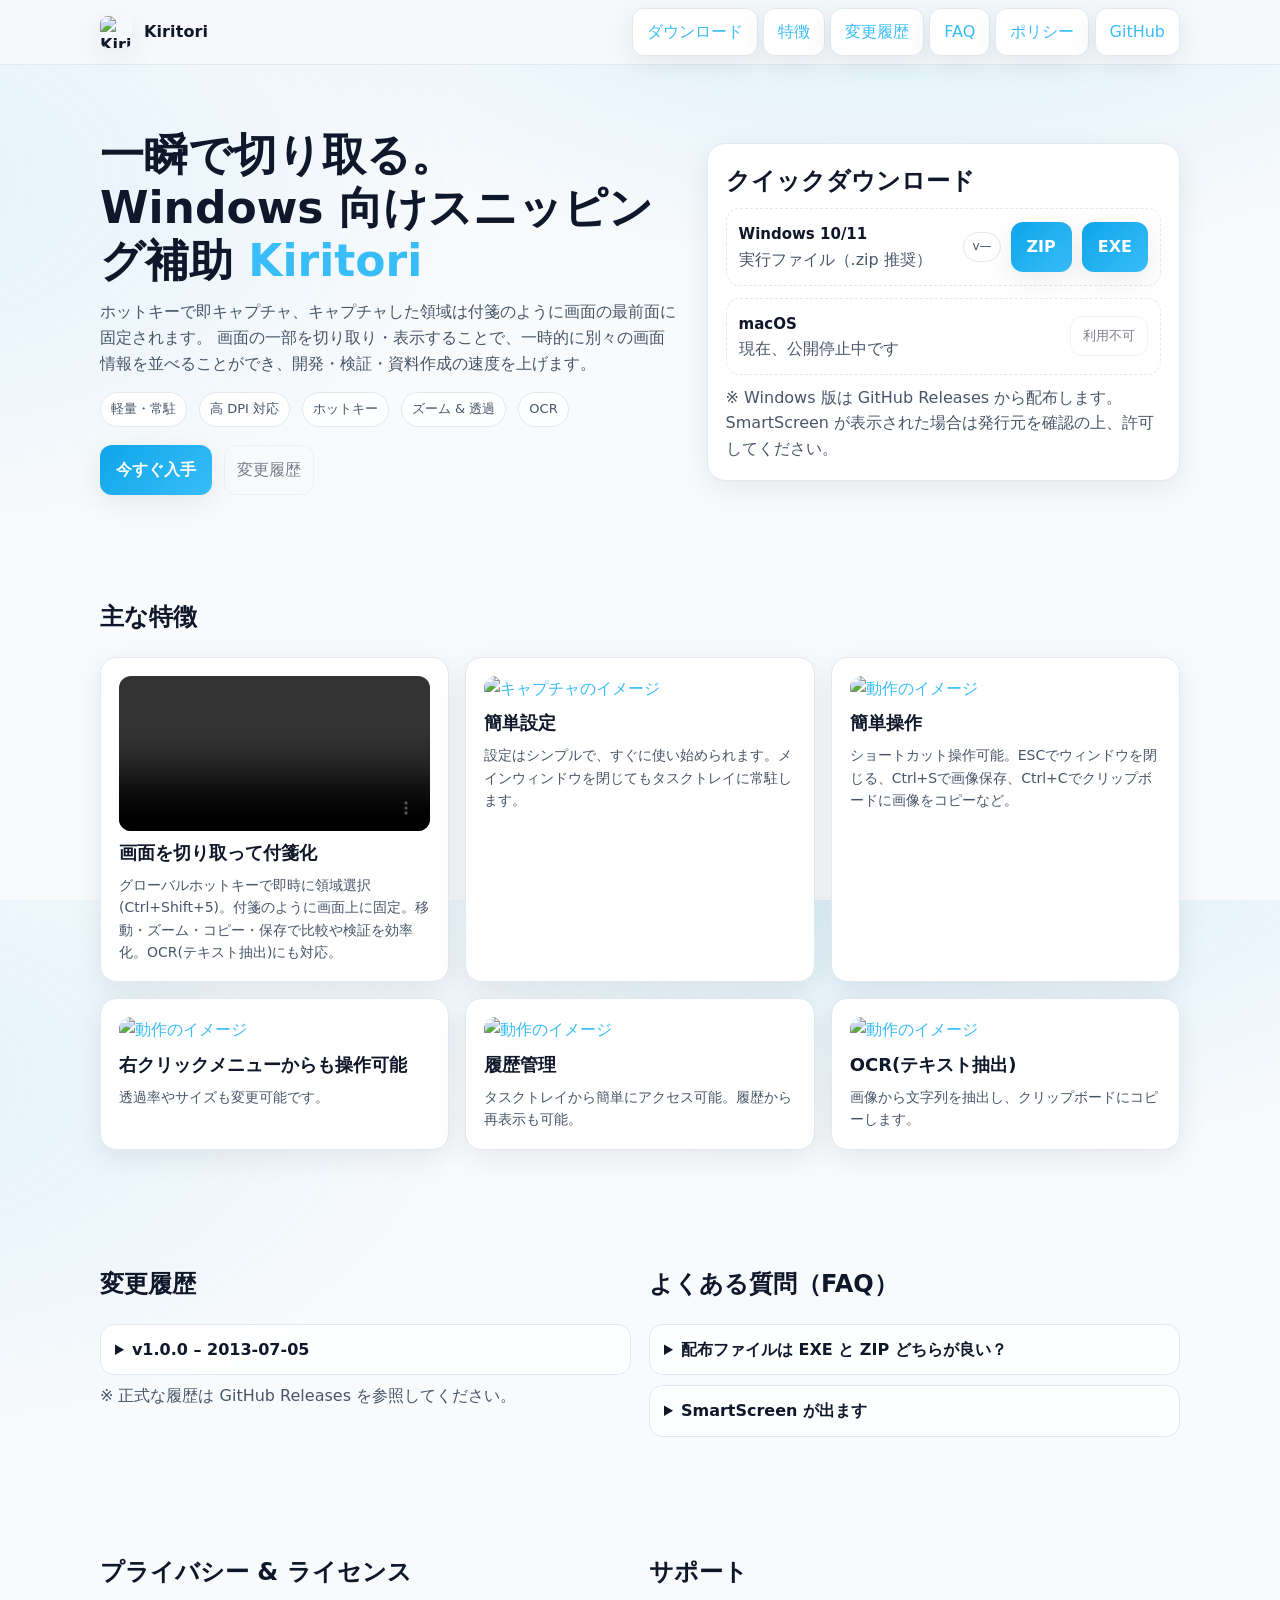
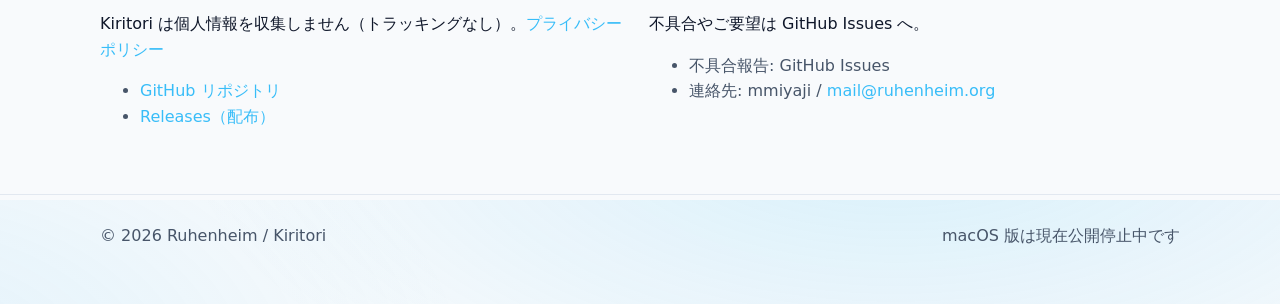
==== index.html @ 4585c833 "v1.1.5 OCR機能追加" ====
<!doctype html>
<html lang="ja">
<head>
  <meta charset="utf-8" />
  <meta name="viewport" content="width=device-width, initial-scale=1" />
  <title>Kiritori – 画面キャプチャ & スニッピング支援ツール</title>
  <meta name="description" content="Kiritori は Windows 向けの軽量キャプチャ & スニッピング支援ツールです。キーボードショートカット、領域固定、ズーム。" />
  <link rel="icon" href="/kiritori.ico" />
  <!-- Open Graph -->
  <meta property="og:type" content="website" />
  <meta property="og:title" content="Kiritori – 画面キャプチャ & スニッピング支援ツール" />
  <meta property="og:description" content="Windows 向けの軽量キャプチャツール。ホットキー、領域固定、ズーム。" />
  <meta property="og:url" content="https://kiritori.ruhenheim.org/" />
  <meta property="og:image" content="https://kiritori.ruhenheim.org/static/icon_256x256.png" />
  <meta name="theme-color" content="#0ea5e9" />
  <style>
    :root {
      --bg: #0b1020;          /* dark bg */
      --panel: #0f172a;
      --text: #e2e8f0;
      --muted: #94a3b8;
      --brand: #0ea5e9;       /* sky-500 */
      --brand-2: #38bdf8;     /* sky-400 */
      --ok: #22c55e;
      --warn: #f59e0b;
      --danger: #ef4444;
      --border: #1f2937;
      --shadow: 0 8px 30px rgba(2,6,23,.35);
    }
    @media (prefers-color-scheme: light) {
      :root {
        --bg: #f8fafc;
        --panel: #ffffff;
        --text: #0f172a;
        --muted: #475569;
        --border: #e2e8f0;
        --shadow: 0 8px 30px rgba(2,6,23,.08);
      }
    }
    * { box-sizing: border-box; }
    html, body { height: 100%; }
    body {
      margin: 0; font-family: system-ui, -apple-system, Segoe UI, Roboto, Noto Sans JP, Helvetica, Arial, "Apple Color Emoji", "Segoe UI Emoji";
      background: radial-gradient(1200px 600px at 70% -10%, rgba(56,189,248,.18), transparent 60%),
                  radial-gradient(1000px 600px at -10% 20%, rgba(56,189,248,.12), transparent 60%), var(--bg);
      color: var(--text);
      line-height: 1.6;
    }
    a { color: var(--brand-2); text-decoration: none; }
    a:hover { text-decoration: underline; }
    header {
      position: sticky; top: 0; z-index: 50; backdrop-filter: saturate(140%) blur(8px);
      background: color-mix(in oklab, var(--bg) 86%, transparent);
      border-bottom: 1px solid var(--border);
    }
    .container { max-width: 1120px; margin: 0 auto; padding: 0 20px; }
    .nav { display:flex; align-items:center; justify-content:space-between; height: 64px; }
    .logo { display:flex; align-items:center; gap:12px; font-weight:700; letter-spacing:.1px; }
    .logo-badge { width:32px; height:32px; border-radius:10px; background:linear-gradient(135deg, var(--brand), var(--brand-2)); box-shadow: var(--shadow); display:grid; place-items:center; color:white; font-weight:900; }
    .nav a.btn { display:inline-flex; align-items:center; gap:10px; padding:10px 14px; border:1px solid var(--border); border-radius:12px; background:var(--panel); box-shadow:var(--shadow); }

    .hero { display:grid; grid-template-columns: 1.1fr .9fr; gap: 28px; align-items: center; padding: 64px 0 36px; }
    .hero h1 { font-size: clamp(28px, 4vw, 44px); line-height:1.2; margin: 0 0 12px; }
    .hero p { margin: 0 0 16px; color: var(--muted); }
    .callouts { display:flex; gap:12px; flex-wrap:wrap; margin-top: 14px; }
    .chip { padding:6px 10px; border-radius:999px; border:1px solid var(--border); background: color-mix(in oklab, var(--panel) 92%, transparent); font-size: 13px; color: var(--muted); }
    .download-card { background: var(--panel); border:1px solid var(--border); border-radius: 18px; padding: 18px; box-shadow: var(--shadow); }
    .dl-grid { display:grid; grid-template-columns: 1fr; gap: 12px; }
    .dl-row { display:flex; align-items:center; justify-content:space-between; gap: 12px; padding: 12px; border:1px dashed var(--border); border-radius: 14px; background: color-mix(in oklab, var(--panel) 92%, transparent); }
    .dl-row .pill { font-size:12px; padding: 4px 8px; border-radius:999px; border:1px solid var(--border); color: var(--muted); }
    .dl-row strong { font-size: 15px; }
    .btn-primary { display:inline-flex; align-items:center; gap:10px; padding: 12px 16px; border-radius: 12px; border: none; background: linear-gradient(135deg, var(--brand), var(--brand-2)); color: white; font-weight:700; box-shadow: var(--shadow); cursor:pointer; }
    .btn-ghost { display:inline-flex; align-items:center; gap:10px; padding: 10px 12px; border-radius: 12px; border:1px solid var(--border); background:transparent; color: var(--text); cursor: not-allowed; opacity:.55; }
    .btn-disabled { pointer-events: none; opacity: 0.2; cursor: not-allowed; }
    .section { padding: 48px 0; }
    .grid { display:grid; grid-template-columns: repeat(3, 1fr); gap: 16px; }
    .card { background: var(--panel); border:1px solid var(--border); border-radius: 16px; padding: 18px; box-shadow: var(--shadow); }
    .card h3 { margin: 0 0 6px; font-size: 18px; }
    .card p { margin: 0; color: var(--muted); font-size: 14px; }

    .two { display:grid; grid-template-columns: 1fr 1fr; gap: 18px; }
    details { border:1px solid var(--border); border-radius: 14px; padding: 12px 14px; background: color-mix(in oklab, var(--panel) 92%, transparent); }
    details + details { margin-top: 10px; }
    summary { cursor: pointer; font-weight: 600; }

    footer { border-top:1px solid var(--border); padding: 28px 0 56px; color: var(--muted); }
    .muted { color: var(--muted); }
    /* 拡大画像用モーダル */
    .modal {
      display: none;
      position: fixed;
      z-index: 1000;
      left: 0; top: 0;
      width: 100%; height: 100%;
      background: rgba(0,0,0,0.8);
      justify-content: center;
      align-items: center;
    }
    .modal img {
      max-width: 90%;
      max-height: 90%;
      border-radius: 12px;
      box-shadow: 0 8px 30px rgba(0,0,0,0.6);
    }
    .small-video {
      width: 100%;
      /* max-height: 300px; */
      border-radius: 12px;
      cursor: pointer;
      object-fit: cover;
    }
    .modal video {
      max-width: 90%;
      max-height: 90%;
      border-radius: 12px;
      box-shadow: 0 8px 30px rgba(0,0,0,0.6);
    }

    @media (max-width: 920px) { .hero { grid-template-columns: 1fr; } .two { grid-template-columns: 1fr; } .grid { grid-template-columns: 1fr; } }
  </style>
</head>
<body>
  <header>
    <div class="container nav">
      <div class="logo">
        <img src="https://kiritori.ruhenheim.org/static/icon_256x256.png" alt="Kiritori logo"
            style="width:32px; height:32px; border-radius:8px; box-shadow:var(--shadow)">
        <span>Kiritori</span>
      </div>
      <nav>
        <a class="btn" href="#download">ダウンロード</a>
        <a class="btn" href="#features">特徴</a>
        <a class="btn" href="#changelog">変更履歴</a>
        <a class="btn" href="#faq">FAQ</a>
        <a class="btn" href="#policy">ポリシー</a>
        <a class="btn" href="https://github.com/mmiyaji/Kiritori-win" target="_blank" rel="noopener">GitHub</a>
      </nav>
    </div>
  </header>

  <main class="container">
    <section class="hero">
      <div>
        <h1>一瞬で切り取る。<br>Windows 向けスニッピング補助 <span style="color:var(--brand-2)">Kiritori</span></h1>
        <p>ホットキーで即キャプチャ、キャプチャした領域は付箋のように画面の最前面に固定されます。
          画面の一部を切り取り・表示することで、一時的に別々の画面情報を並べることができ、開発・検証・資料作成の速度を上げます。</p>
        <div class="callouts">
          <span class="chip">軽量・常駐</span>
          <span class="chip">高 DPI 対応</span>
          <span class="chip">ホットキー</span>
          <span class="chip">ズーム & 透過</span>
          <span class="chip">OCR</span>
        </div>
        <div style="display:flex; gap:12px; margin-top:18px">
          <a class="btn-primary" href="#download">今すぐ入手</a>
          <a class="btn-ghost" href="#changelog">変更履歴</a>
        </div>
      </div>
      <div class="download-card">
        <h2 style="margin:0 0 8px">クイックダウンロード</h2>
        <div class="dl-grid" id="download">
          <div class="dl-row">
            <div>
              <strong>Windows 10/11</strong>
              <div class="muted">実行ファイル（.zip 推奨）</div>
            </div>
            <div style="display:flex; gap:10px; align-items:center">
              <span class="pill" id="latestVersion">v—</span>
              <a class="btn-primary" id="dlWinZip" href="#">ZIP</a>
              <a class="btn-primary" id="dlWinExe" href="#">EXE</a>
            </div>
          </div>
          <div class="dl-row" aria-disabled="true">
            <div>
              <strong>macOS</strong>
              <div class="muted">現在、公開停止中です</div>
            </div>
            <button class="btn-ghost" title="開発中のため利用できません">利用不可</button>
          </div>
        </div>
        <div style="margin-top:10px" class="muted">※ Windows 版は GitHub Releases から配布します。SmartScreen が表示された場合は発行元を確認の上、許可してください。</div>
      </div>
    </section>

    <section class="section" id="features">
      <h2>主な特徴</h2>
      <div class="grid" style="margin-top:12px">
        <div class="card">
          <video class="feature-video small-video" autoplay muted playsinline controls loop>
            <source src="https://kiritori.ruhenheim.org/static/kiritori_demo.webm" type="video/webm">
            <source src="https://kiritori.ruhenheim.org/static/kiritori_demo.mp4" type="video/mp4"> <!-- fallback for Safari -->
            お使いのブラウザは動画をサポートしていません
          </video>
          <h3>画面を切り取って付箋化</h3>
          <p>グローバルホットキーで即時に領域選択(Ctrl+Shift+5)。付箋のように画面上に固定。移動・ズーム・コピー・保存で比較や検証を効率化。OCR(テキスト抽出)にも対応。</p>
        </div>
        <div class="card">
          <a href="https://kiritori.ruhenheim.org/static/screenshot_003.png" target="_blank">
            <img src="https://kiritori.ruhenheim.org/static/screenshot_003.png" alt="キャプチャのイメージ" style="width:100%; border-radius:12px; margin-bottom:8px" class="feature-img">
          </a>
          <h3>簡単設定</h3>
          <p>設定はシンプルで、すぐに使い始められます。メインウィンドウを閉じてもタスクトレイに常駐します。</p>
        </div>
        <div class="card">
          <a href="https://kiritori.ruhenheim.org/screenshot_004.png" target="_blank">
            <img src="https://kiritori.ruhenheim.org/static/screenshot_004.png" alt="動作のイメージ" style="width:100%; border-radius:12px; margin-bottom:8px" class="feature-img">
          </a>
          <h3>簡単操作</h3>
          <p>ショートカット操作可能。ESCでウィンドウを閉じる、Ctrl+Sで画像保存、Ctrl+Cでクリップボードに画像をコピーなど。</p>
        </div>
        <div class="card">
          <a href="https://kiritori.ruhenheim.org/static/screenshot_005.png" target="_blank">
            <img src="https://kiritori.ruhenheim.org/static/screenshot_005.png" alt="動作のイメージ" style="width:100%; border-radius:12px; margin-bottom:8px" class="feature-img">
          </a>
          <h3>右クリックメニューからも操作可能</h3>
          <p>透過率やサイズも変更可能です。</p>
        </div>
        <div class="card">
          <a href="https://kiritori.ruhenheim.org/static/screenshot_006.png" target="_blank">
            <img src="https://kiritori.ruhenheim.org/static/screenshot_006.png" alt="動作のイメージ" style="width:100%; border-radius:12px; margin-bottom:8px" class="feature-img">
          </a>
          <h3>履歴管理</h3>
          <p>タスクトレイから簡単にアクセス可能。履歴から再表示も可能。</p>
        </div>
        <div class="card">
          <a href="https://kiritori.ruhenheim.org/static/screenshot_007.png" target="_blank">
            <img src="https://kiritori.ruhenheim.org/static/screenshot_007.png" alt="動作のイメージ" style="width:100%; border-radius:12px; margin-bottom:8px" class="feature-img">
          </a>
          <h3>OCR(テキスト抽出)</h3>
          <p>画像から文字列を抽出し、クリップボードにコピーします。</p>
        </div>
      </div>
    </section>

    <section class="section two" id="changelog">
      <div>
        <h2>変更履歴</h2>
        <details>
          <summary>v1.0.0 – 2013-07-05</summary>
          <ul>
            <li>初回リリース</li>
          </ul>
        </details>
        <p class="muted" style="margin-top:8px">※ 正式な履歴は GitHub Releases を参照してください。</p>
      </div>
      <div>
        <h2>よくある質問（FAQ）</h2>
        <details>
          <summary>配布ファイルは EXE と ZIP どちらが良い？</summary>
          <p>ブラウザやプロキシで誤検知されにくい ZIP を推奨します。また、EXE単体では多言語対応切り替えができません。ZIPを展開して使ってください（EXEと同じ階層に言語ファイル（ja/*.dll）が必要です）</p>
        </details>
        <details>
          <summary>SmartScreen が出ます</summary>
          <p>署名がない場合や配布直後は表示されることがあります。発行元を確認し、信頼できる場合のみ実行してください。</p>
          <!-- <p>署名がない場合や配布直後は表示されることがあります。発行元/ハッシュを確認し、信頼できる場合のみ実行してください。</p> -->
        </details>
      </div>
    </section>

    <section class="section two" id="policy">
      <div>
        <h2>プライバシー & ライセンス</h2>
        <p>Kiritori は個人情報を収集しません（トラッキングなし）。<a href="https://kiritori.ruhenheim.org/privacy.html" target="_blank" rel="noopener">プライバシーポリシー</a></p>
        <ul class="muted">
          <li><a href="https://github.com/mmiyaji/Kiritori-win" target="_blank" rel="noopener">GitHub リポジトリ</a></li>
          <li><a href="https://github.com/mmiyaji/Kiritori-win/releases" target="_blank" rel="noopener">Releases（配布）</a></li>
        </ul>
      </div>
      <div>
        <h2>サポート</h2>
        <p>不具合やご要望は GitHub Issues へ。</p>
        <ul class="muted">
          <li>不具合報告: GitHub Issues</li>
          <li>連絡先: mmiyaji / <a href="mailto:mail@ruhenheim.org">mail@ruhenheim.org</a></li>
        </ul>
      </div>
    </section>
  </main>
  <div id="imgModal" class="modal">
    <img id="modalImg" src="" alt="">
  </div>
  <div id="videoModal" class="modal">
    <video id="modalVideo" controls autoplay loop muted playsinline></video>
  </div>
  <footer>
    <div class="container">
      <div style="display:flex; justify-content:space-between; gap:12px; flex-wrap:wrap">
        <div>© <span id="year"></span> Ruhenheim / Kiritori</div>
        <div class="muted">macOS 版は現在公開停止中です</div>
      </div>
    </div>
  </footer>

  <script>
    // 年表示
    document.getElementById('year').textContent = new Date().getFullYear();

    // GitHub Releases から最新を取得（必要に応じてリポジトリを変更）
    // 失敗時はフォールバックの # を維持
    (async function(){
      try {
        const repo = 'mmiyaji/Kiritori-win';
        const r = await fetch(`https://api.github.com/repos/${repo}/releases/latest`, {
          headers: { 'Accept': 'application/vnd.github+json' }
        });
        if (!r.ok) return;
        const j = await r.json();
        const tag = j.tag_name || j.name || '';
        document.getElementById('latestVersion').textContent = tag || 'latest';

        const assets = j.assets || [];
        const zip = assets.find(a => /\.zip$/i.test(a.name));
        const exe = assets.find(a => /\.exe$/i.test(a.name));

        if (zip) {
          document.getElementById('dlWinZip').href = zip.browser_download_url;
        }

        const exeBtn = document.getElementById('dlWinExe');
        if (exe) {
          exeBtn.href = exe.browser_download_url;
          exeBtn.removeAttribute('aria-disabled');
          exeBtn.classList.remove('btn-disabled');
        } else {
          exeBtn.removeAttribute('href'); // クリック無効
          exeBtn.setAttribute('aria-disabled', 'true');
          exeBtn.classList.add('btn-disabled'); // CSSで見た目をグレーアウトなど
        }
      } catch(e) { /* ignore */ }
    })();
    document.querySelectorAll('.feature-img').forEach(img => {
      img.addEventListener('click', e => {
        e.preventDefault();
        const modal = document.getElementById('imgModal');
        const modalImg = document.getElementById('modalImg');
        modalImg.src = img.src;
        modal.style.display = 'flex';
      });
    });

    document.getElementById('imgModal').addEventListener('click', () => {
      document.getElementById('imgModal').style.display = 'none';
    });
    document.querySelectorAll('.small-video').forEach(v => {
      v.addEventListener('click', () => {
        const modal = document.getElementById('videoModal');
        const modalVideo = document.getElementById('modalVideo');
        modalVideo.src = v.querySelector('source').src; // 同じ動画を拡大表示
        modal.style.display = 'flex';
      });
    });

    document.getElementById('videoModal').addEventListener('click', () => {
      const modal = document.getElementById('videoModal');
      const modalVideo = document.getElementById('modalVideo');
      modal.style.display = 'none';
      modalVideo.pause();
      modalVideo.src = ""; // メモリ解放
    });
  </script>
  <script>
  (async function injectReleasesAboveFirstChangelog(){
    const ownerRepo = 'mmiyaji/Kiritori-win';
    const endpoint  = `https://api.github.com/repos/${ownerRepo}/releases?per_page=10`;
    const host      = document.querySelector('#changelog > div'); // 左カラム
    if (!host) return;

    // v1.0.0（初回リリース）など、すでに書かれている details を探す
    const firstDetails = host.querySelector('details');

    // ETag + localStorage でレート制限を節約
    const keyETag = 'gh_rel_etag';
    const keyData = 'gh_rel_cache';
    const cached  = localStorage.getItem(keyData);
    const etag    = localStorage.getItem(keyETag);
    const headers = { 'Accept': 'application/vnd.github+json' };
    if (etag) headers['If-None-Match'] = etag;

    let releases = null;
    try {
      const res = await fetch(endpoint, { headers });
      if (res.status === 304 && cached) {
        releases = JSON.parse(cached);
      } else if (res.ok) {
        releases = await res.json();
        const newEtag = res.headers.get('ETag');
        if (newEtag) localStorage.setItem(keyETag, newEtag);
        localStorage.setItem(keyData, JSON.stringify(releases));
      } else {
        return; // 失敗時は静的な履歴だけ表示
      }
    } catch { return; }

    // draft を除外。prerelease を含めたい場合は条件を調整してください
    releases = (releases || []).filter(r => !r.draft && !r.prerelease);

    // すでに HTML に書いてある初回 v1.0.0 と重複しないようにタグで除外（必要に応じて調整）
    releases = releases.filter(r => (r.tag_name || '').toLowerCase() !== 'v1.0.0');

    // 文字列を安全に
    const esc = (s='') => s.replace(/[&<>"']/g, c => ({'&':'&amp;','<':'&lt;','>':'&gt;','"':'&quot;',"'":'&#39;'}[c]));

    // 簡易 Markdown → HTML（箇条書きの -/* のみ <li>、他は <pre>）
    const mdToHtml = (body='') => {
      const lines = body.split(/\r?\n/);
      const items = lines.filter(l => /^\s*[-*]\s+/.test(l)).map(l => l.replace(/^\s*[-*]\s+/, ''));
      if (items.length) return '<ul>' + items.map(x => `<li>${esc(x)}</li>`).join('') + '</ul>';
      return `<pre style="white-space:pre-wrap">${esc(body)}</pre>`;
    };

    // 生成した details 群を「一塊のフラグメント」として最上部（最初の details の手前）に挿入
    const frag = document.createDocumentFragment();
    let firstInsertedDetails = null;

    releases.forEach((r, idx) => {
      const tag  = r.tag_name || r.name || 'untagged';
      const date = r.published_at ? new Date(r.published_at).toISOString().slice(0,10) : '';
      const url  = r.html_url;
      const body = mdToHtml(r.body || '');
      const zip  = (r.assets || []).find(a => /\.zip$/i.test(a.name));
      const exe  = (r.assets || []).find(a => /\.exe$/i.test(a.name));

      const wrap = document.createElement('div');
      wrap.innerHTML = `
        <details>
          <summary>${esc(tag)} – ${esc(date)} <a href="${url}" target="_blank" rel="noopener" style="margin-left:.5rem">Release</a></summary>
          ${(zip || exe) ? `
            <div style="display:flex;gap:8px;margin:.5rem 0">
              ${zip ? `<a class="btn" href="${zip.browser_download_url}">ZIP</a>` : ''}
              ${exe ? `<a class="btn" href="${exe.browser_download_url}">EXE</a>` : ''}
            </div>` : ''
          }
          ${body}
        </details>
      `.trim();

      const details = wrap.firstElementChild;
      if (!firstInsertedDetails) firstInsertedDetails = details; // 最初（＝最新）を控えておく
      frag.appendChild(details);
    });

    if (frag.childNodes.length === 0) return; // 追加するものがない

    // 既存の details は一旦すべて閉じる（「最新だけ open」にするため）
    host.querySelectorAll('details').forEach(d => d.removeAttribute('open'));

    // 挿入位置：最初の details の直前（＝静的 v1.0.0 より上）
    if (firstDetails) {
      host.insertBefore(frag, firstDetails);
    } else {
      host.appendChild(frag);
    }

    // 最新（今回挿入した最初の details）だけ open
    if (firstInsertedDetails) firstInsertedDetails.setAttribute('open', '');

  })();
</script>

  <!-- 推奨: セキュリティヘッダ（サーバ設定例）
  Nginx:
  add_header Strict-Transport-Security "max-age=31536000; includeSubDomains" always;
  add_header Content-Security-Policy "default-src 'self'; img-src 'self' data: https:; script-src 'self' https://api.github.com; style-src 'self' 'unsafe-inline'; connect-src https://api.github.com;" always;
  add_header X-Content-Type-Options nosniff always;
  add_header Referrer-Policy no-referrer-when-downgrade always;
  add_header Permissions-Policy camera=(), microphone=(), geolocation=();
  # http -> https へ 301 リダイレクトも忘れずに
  -->
</body>
</html>
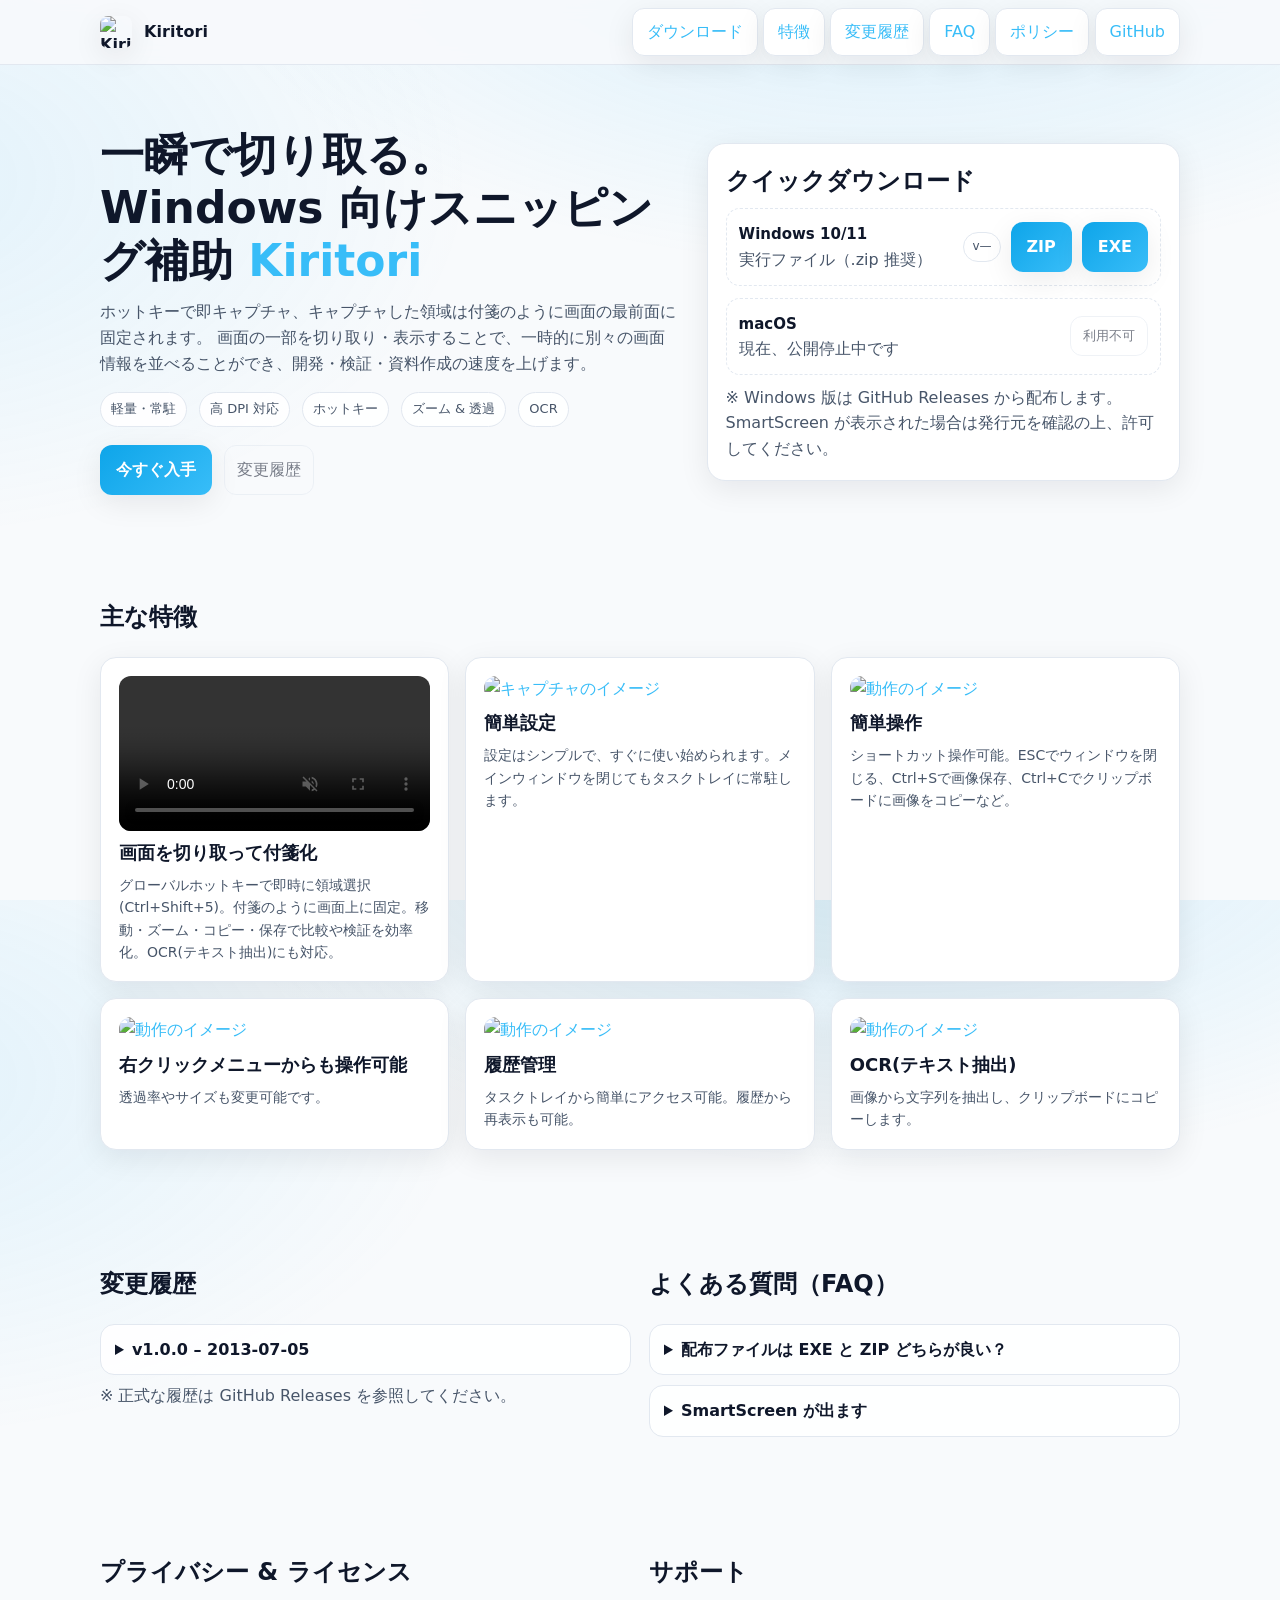
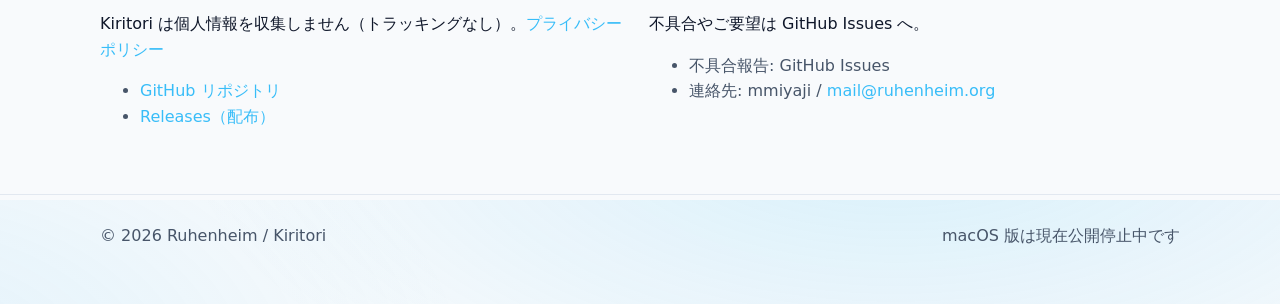
==== commit 85be931a: "キャプチャー画面でShiftを押した際に負方向の制御に問題があった点を修正" ====
--- a/index.html
+++ b/index.html
@@ -187,8 +187,8 @@
       <div class="grid" style="margin-top:12px">
         <div class="card">
           <video class="feature-video small-video" autoplay muted playsinline controls loop>
-            <source src="https://kiritori.ruhenheim.org/static/kiritori_demo.webm" type="video/webm">
-            <source src="https://kiritori.ruhenheim.org/static/kiritori_demo.mp4" type="video/mp4"> <!-- fallback for Safari -->
+            <source src="https://kiritori.ruhenheim.org/static/kiritori_demo.webm?v=20250831" type="video/webm">
+            <source src="https://kiritori.ruhenheim.org/static/kiritori_demo.mp4?v=20250831" type="video/mp4"> <!-- fallback for Safari -->
             お使いのブラウザは動画をサポートしていません
           </video>
           <h3>画面を切り取って付箋化</h3>
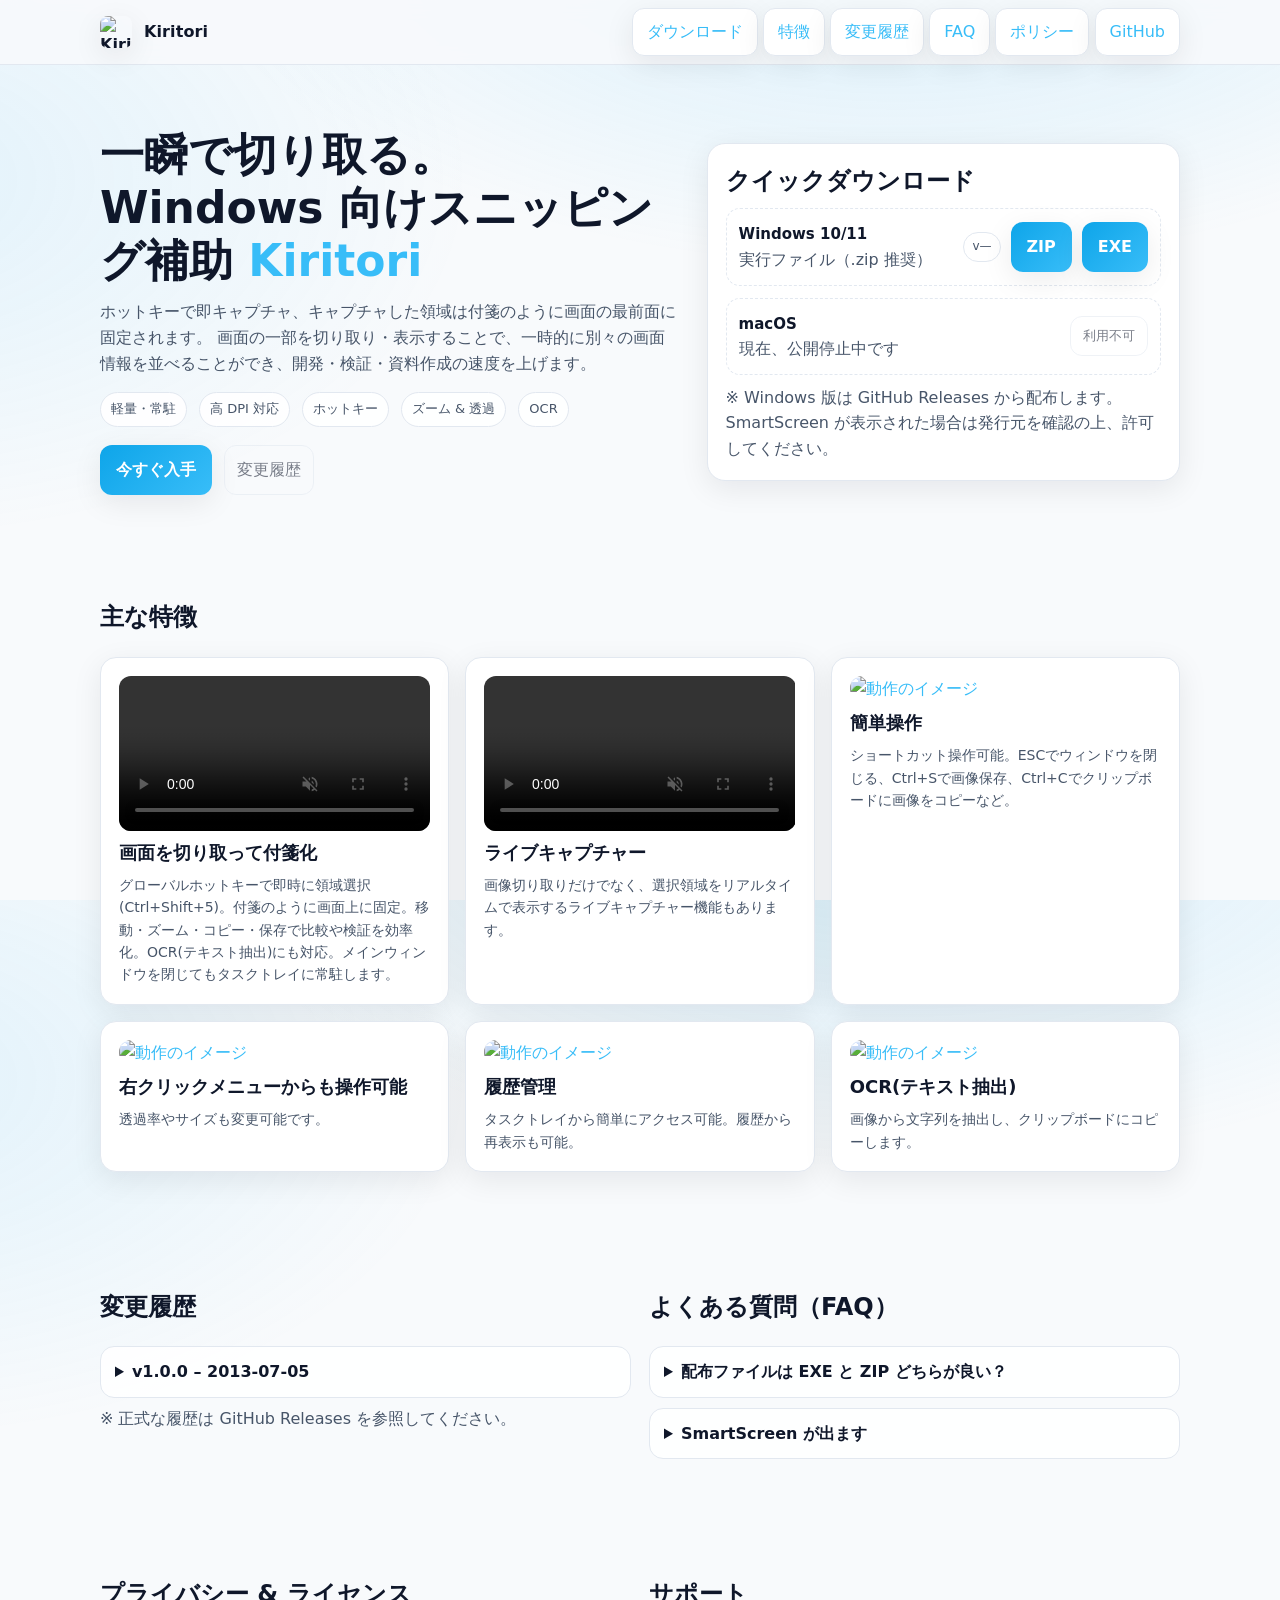
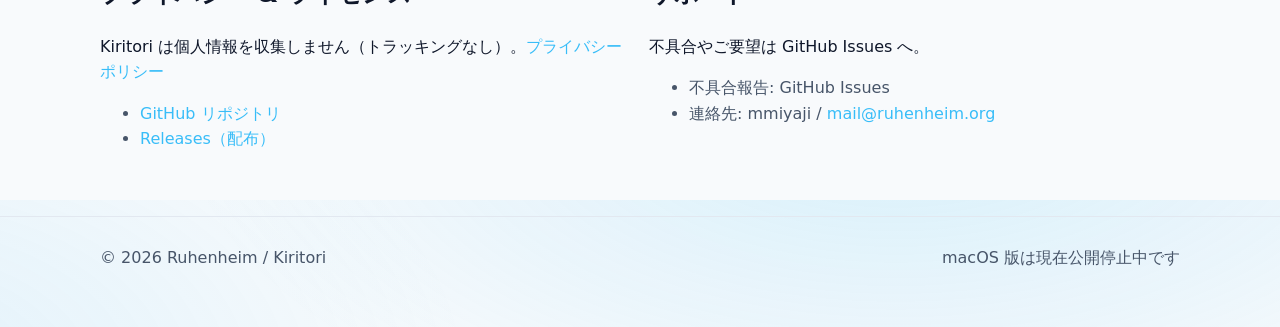
==== commit 299e9598: "デモ動画追加" ====
--- a/index.html
+++ b/index.html
@@ -192,14 +192,16 @@
             お使いのブラウザは動画をサポートしていません
           </video>
           <h3>画面を切り取って付箋化</h3>
-          <p>グローバルホットキーで即時に領域選択(Ctrl+Shift+5)。付箋のように画面上に固定。移動・ズーム・コピー・保存で比較や検証を効率化。OCR(テキスト抽出)にも対応。</p>
-        </div>
-        <div class="card">
-          <a href="https://kiritori.ruhenheim.org/static/screenshot_003.png" target="_blank">
-            <img src="https://kiritori.ruhenheim.org/static/screenshot_003.png" alt="キャプチャのイメージ" style="width:100%; border-radius:12px; margin-bottom:8px" class="feature-img">
-          </a>
-          <h3>簡単設定</h3>
-          <p>設定はシンプルで、すぐに使い始められます。メインウィンドウを閉じてもタスクトレイに常駐します。</p>
+          <p>グローバルホットキーで即時に領域選択(Ctrl+Shift+5)。付箋のように画面上に固定。移動・ズーム・コピー・保存で比較や検証を効率化。OCR(テキスト抽出)にも対応。メインウィンドウを閉じてもタスクトレイに常駐します。</p>
+        </div>
+        <div class="card">
+          <video class="feature-video small-video" autoplay muted playsinline controls loop>
+            <source src="https://kiritori.ruhenheim.org/static/kiritori_demo_live.webm?v=20250907" type="video/webm">
+            <source src="https://kiritori.ruhenheim.org/static/kiritori_demo_live.mp4?v=20250907" type="video/mp4"> <!-- fallback for Safari -->
+            お使いのブラウザは動画をサポートしていません
+          </video>
+          <h3>ライブキャプチャー</h3>
+          <p>画像切り取りだけでなく、選択領域をリアルタイムで表示するライブキャプチャー機能もあります。</p>
         </div>
         <div class="card">
           <a href="https://kiritori.ruhenheim.org/screenshot_004.png" target="_blank">
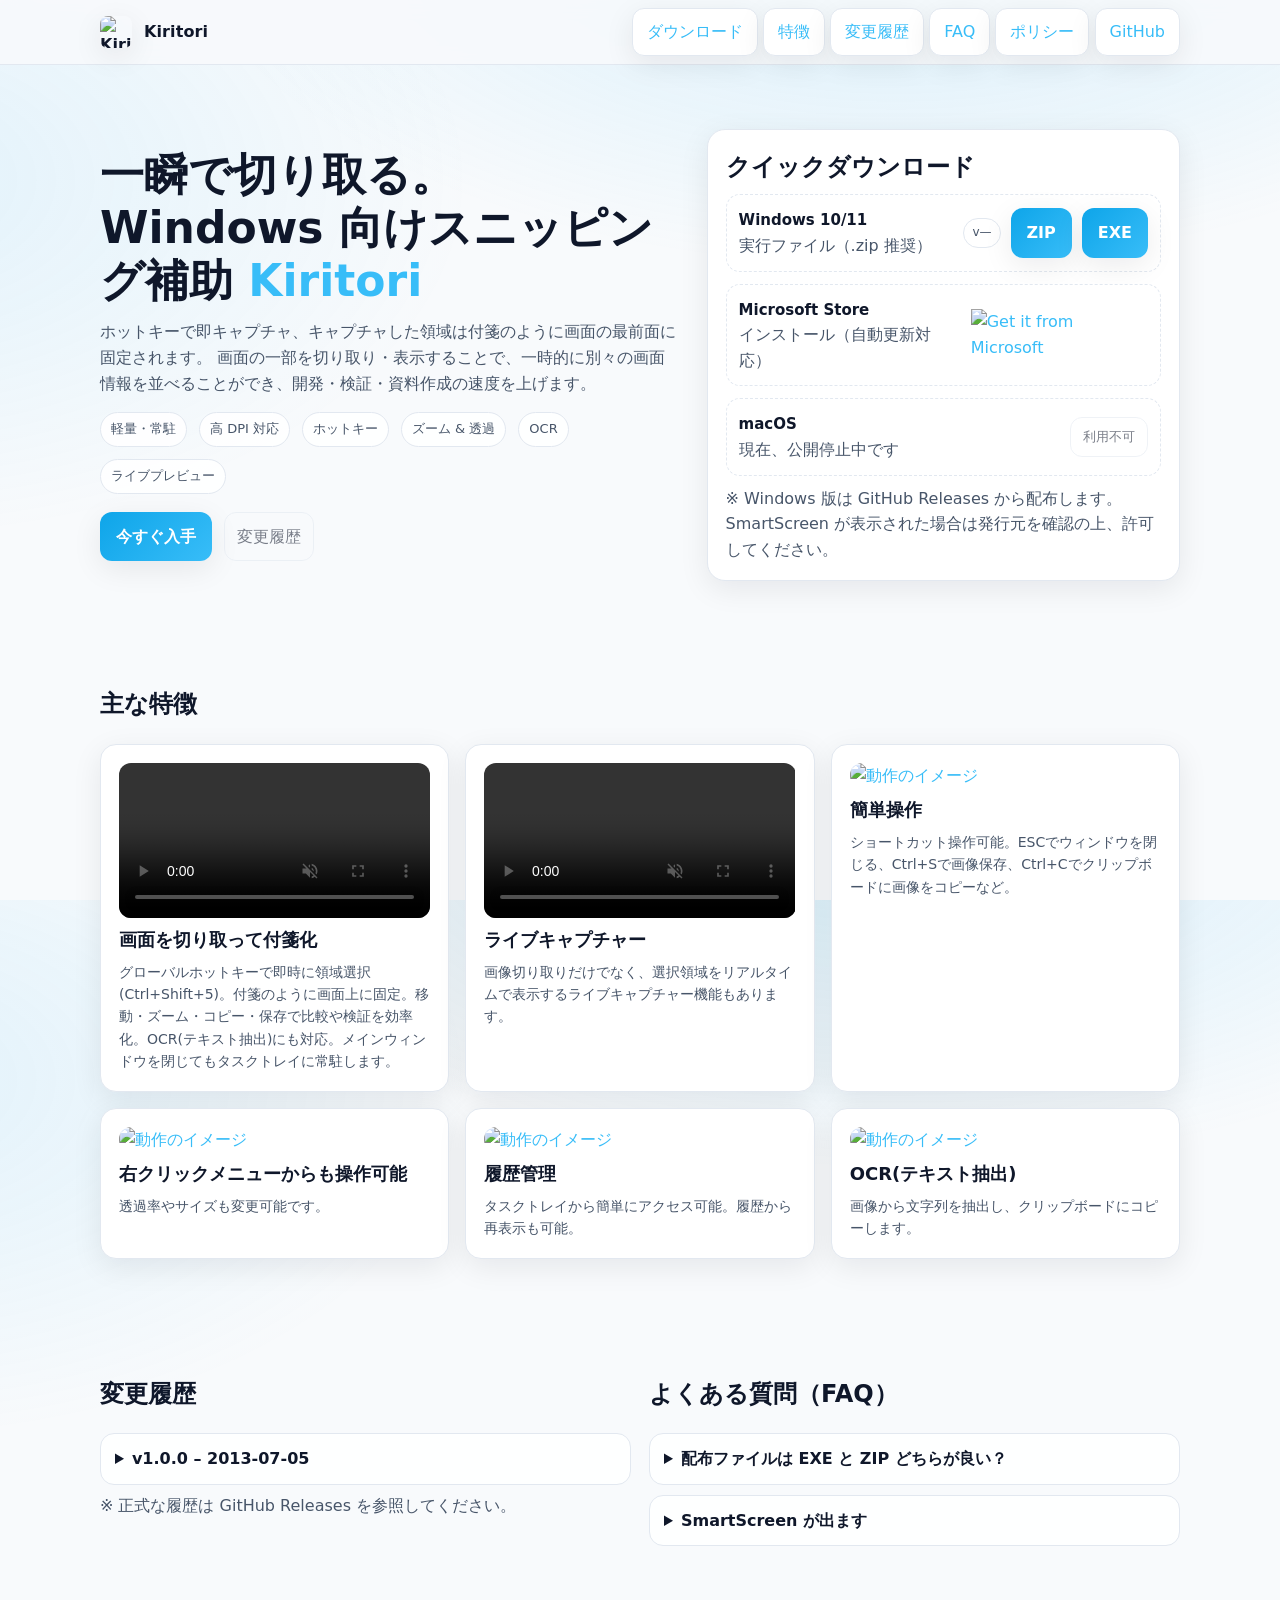
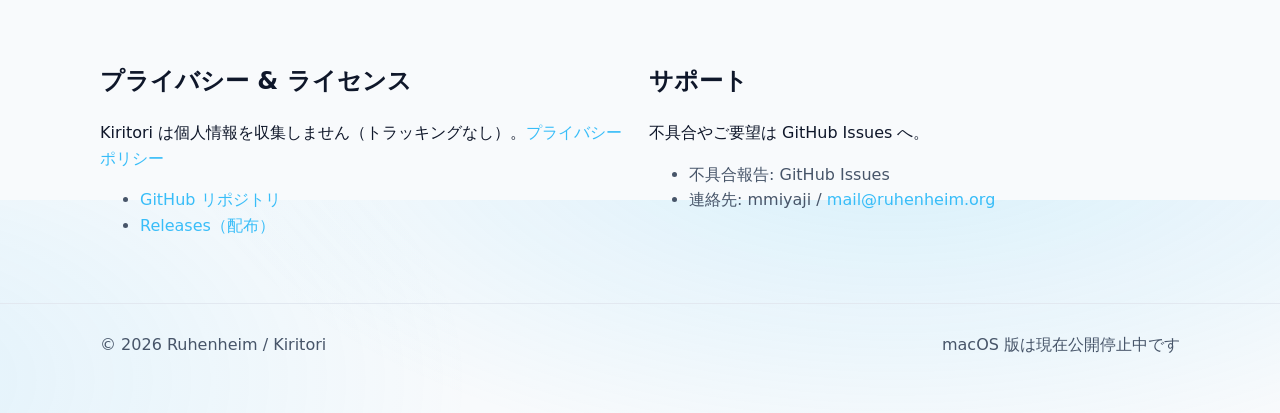
==== commit 4d4caf50: "ビルドすくリプト調整" ====
--- a/index.html
+++ b/index.html
@@ -150,6 +150,7 @@
           <span class="chip">ホットキー</span>
           <span class="chip">ズーム & 透過</span>
           <span class="chip">OCR</span>
+          <span class="chip">ライブプレビュー</span>
         </div>
         <div style="display:flex; gap:12px; margin-top:18px">
           <a class="btn-primary" href="#download">今すぐ入手</a>
@@ -170,6 +171,17 @@
               <a class="btn-primary" id="dlWinExe" href="#">EXE</a>
             </div>
           </div>
+          <div class="dl-row">
+            <div>
+              <strong>Microsoft Store</strong>
+              <div class="muted">インストール（自動更新対応）</div>
+            </div>
+            <a href="https://apps.microsoft.com/detail/9pd5wck38p07?hl=ja-JP&gl=JP"
+              target="_blank" rel="noopener">
+              <img src="https://get.microsoft.com/images/en-us%20dark.svg"
+                  alt="Get it from Microsoft" style="height:40px">
+            </a>
+          </div>
           <div class="dl-row" aria-disabled="true">
             <div>
               <strong>macOS</strong>
@@ -249,7 +261,9 @@
         <h2>よくある質問（FAQ）</h2>
         <details>
           <summary>配布ファイルは EXE と ZIP どちらが良い？</summary>
-          <p>ブラウザやプロキシで誤検知されにくい ZIP を推奨します。また、EXE単体では多言語対応切り替えができません。ZIPを展開して使ってください（EXEと同じ階層に言語ファイル（ja/*.dll）が必要です）</p>
+          <p>ブラウザやプロキシで誤検知されにくい ZIP を推奨します。
+            ただし、録画機能で用いるFFMPEGバイナリを含むためサイズが比較的大きいです。
+            FFMPEGを使わない場合は軽量なEXEでの実行も可能です。</p>
         </details>
         <details>
           <summary>SmartScreen が出ます</summary>
@@ -299,7 +313,30 @@
 
     // GitHub Releases から最新を取得（必要に応じてリポジトリを変更）
     // 失敗時はフォールバックの # を維持
-    (async function(){
+  (async function(){
+      // 拡張子 / 名前規則で最適なアセットを選ぶ
+      function pickAsset(assets, extRegex) {
+        const cand = (assets || []).filter(a => extRegex.test(a.name || ''));
+        if (cand.length === 0) return null;
+
+        // スコアリング：Kiritoriで始まる > 名前にKiritoriを含む > それ以外
+        // さらに updated_at (なければ created_at) が新しいものを優先
+        const score = (name) => {
+          if (/^kiritori/i.test(name)) return 3;
+          if (/kiritori/i.test(name))  return 2;
+          return 1;
+        };
+        const getDate = (a) => new Date(a.updated_at || a.created_at || 0).getTime();
+
+        cand.sort((a, b) => {
+          const sa = score(a.name || '');
+          const sb = score(b.name || '');
+          if (sa !== sb) return sb - sa;
+          return getDate(b) - getDate(a); // 新しい方
+        });
+        return cand[0] || null;
+      }
+
       try {
         const repo = 'mmiyaji/Kiritori-win';
         const r = await fetch(`https://api.github.com/repos/${repo}/releases/latest`, {
@@ -311,8 +348,8 @@
         document.getElementById('latestVersion').textContent = tag || 'latest';
 
         const assets = j.assets || [];
-        const zip = assets.find(a => /\.zip$/i.test(a.name));
-        const exe = assets.find(a => /\.exe$/i.test(a.name));
+        const zip = pickAsset(assets, /\.zip$/i);
+        const exe = pickAsset(assets, /\.exe$/i);
 
         if (zip) {
           document.getElementById('dlWinZip').href = zip.browser_download_url;
@@ -330,15 +367,6 @@
         }
       } catch(e) { /* ignore */ }
     })();
-    document.querySelectorAll('.feature-img').forEach(img => {
-      img.addEventListener('click', e => {
-        e.preventDefault();
-        const modal = document.getElementById('imgModal');
-        const modalImg = document.getElementById('modalImg');
-        modalImg.src = img.src;
-        modal.style.display = 'flex';
-      });
-    });
 
     document.getElementById('imgModal').addEventListener('click', () => {
       document.getElementById('imgModal').style.display = 'none';
@@ -378,6 +406,27 @@
     const headers = { 'Accept': 'application/vnd.github+json' };
     if (etag) headers['If-None-Match'] = etag;
 
+    // 拡張子 / 名前規則で最適なアセットを選ぶ
+    function pickAsset(assets, extRegex) {
+      const cand = (assets || []).filter(a => extRegex.test(a.name || ''));
+      if (cand.length === 0) return null;
+
+      const score = (name) => {
+        if (/^kiritori/i.test(name)) return 3;
+        if (/kiritori/i.test(name))  return 2;
+        return 1;
+      };
+      const getDate = (a) => new Date(a.updated_at || a.created_at || 0).getTime();
+
+      cand.sort((a, b) => {
+        const sa = score(a.name || '');
+        const sb = score(b.name || '');
+        if (sa !== sb) return sb - sa;
+        return getDate(b) - getDate(a);
+      });
+      return cand[0] || null;
+    }
+
     let releases = null;
     try {
       const res = await fetch(endpoint, { headers });
@@ -414,13 +463,15 @@
     const frag = document.createDocumentFragment();
     let firstInsertedDetails = null;
 
-    releases.forEach((r, idx) => {
+    releases.forEach((r) => {
       const tag  = r.tag_name || r.name || 'untagged';
       const date = r.published_at ? new Date(r.published_at).toISOString().slice(0,10) : '';
       const url  = r.html_url;
       const body = mdToHtml(r.body || '');
-      const zip  = (r.assets || []).find(a => /\.zip$/i.test(a.name));
-      const exe  = (r.assets || []).find(a => /\.exe$/i.test(a.name));
+
+      // ここで Kiritori 優先のアセット選択を適用
+      const zip  = pickAsset(r.assets, /\.zip$/i);
+      const exe  = pickAsset(r.assets, /\.exe$/i);
 
       const wrap = document.createElement('div');
       wrap.innerHTML = `
@@ -455,7 +506,6 @@
 
     // 最新（今回挿入した最初の details）だけ open
     if (firstInsertedDetails) firstInsertedDetails.setAttribute('open', '');
-
   })();
 </script>
 
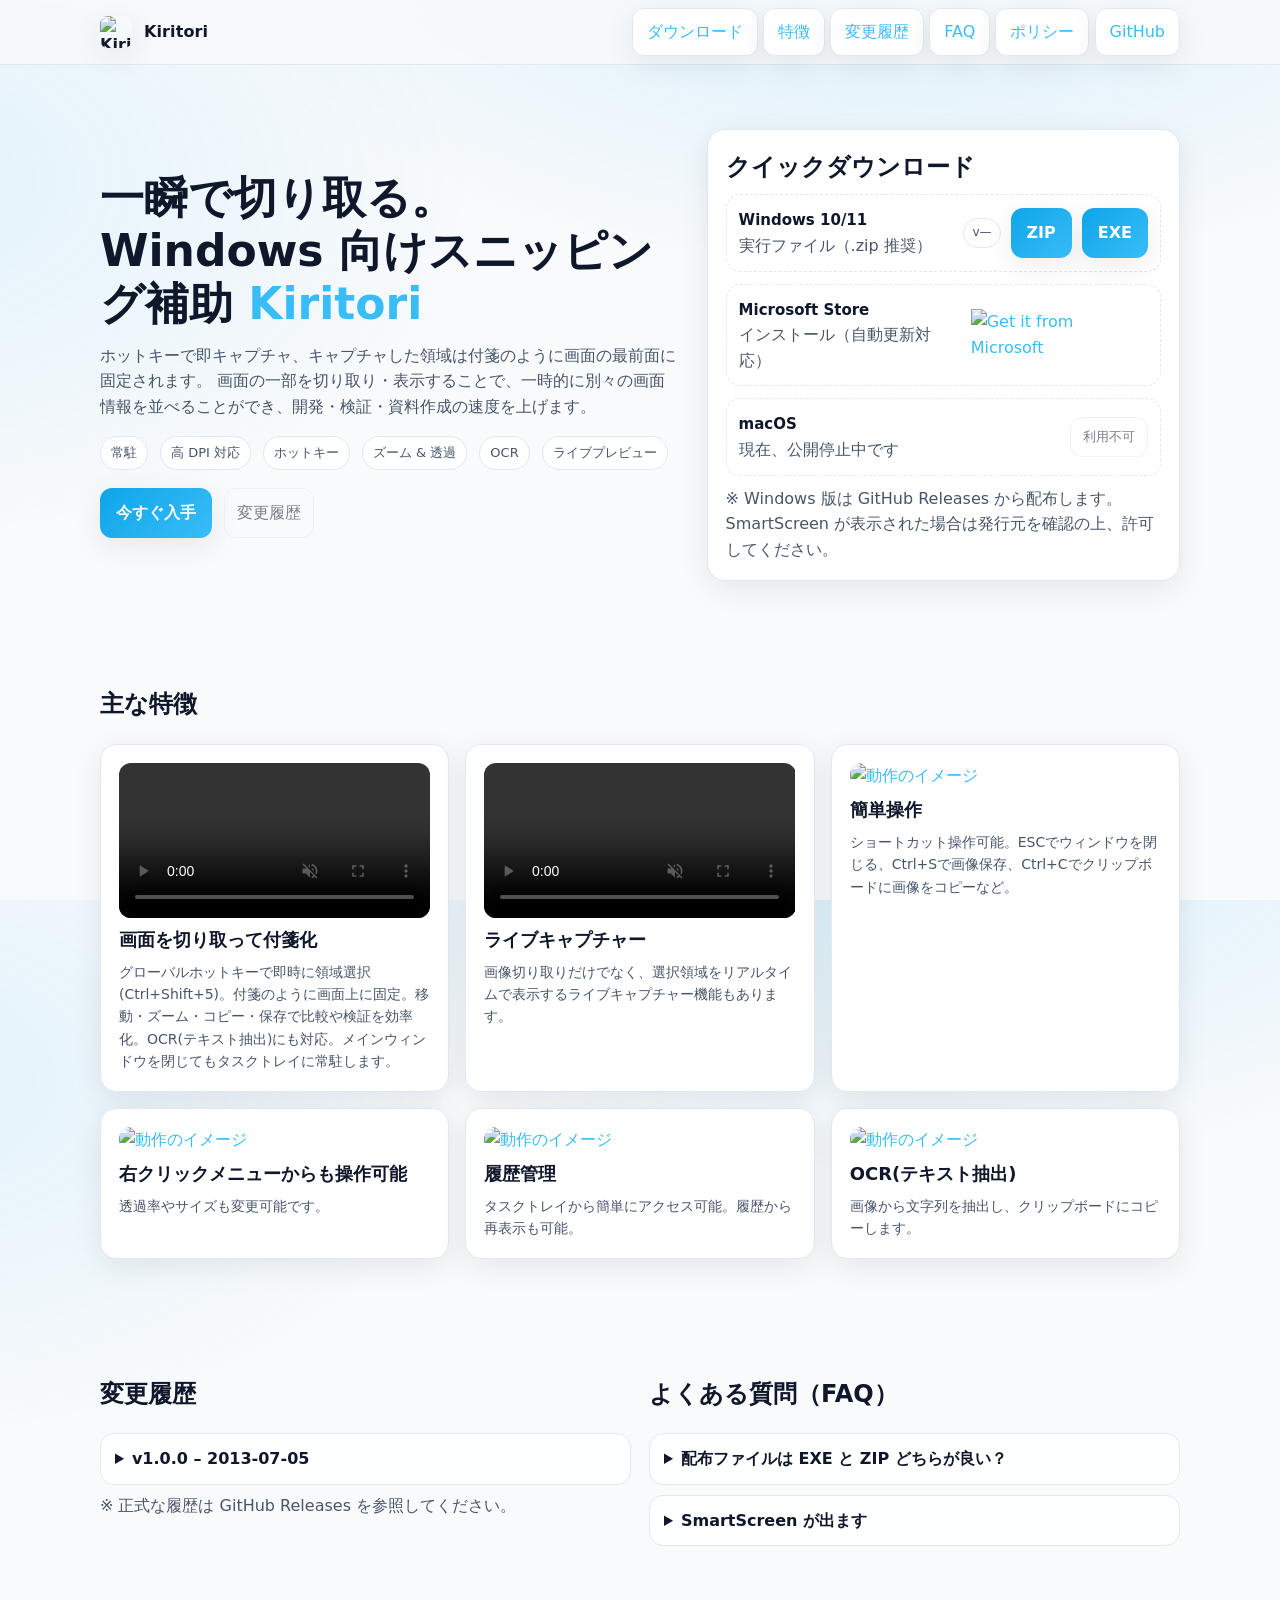
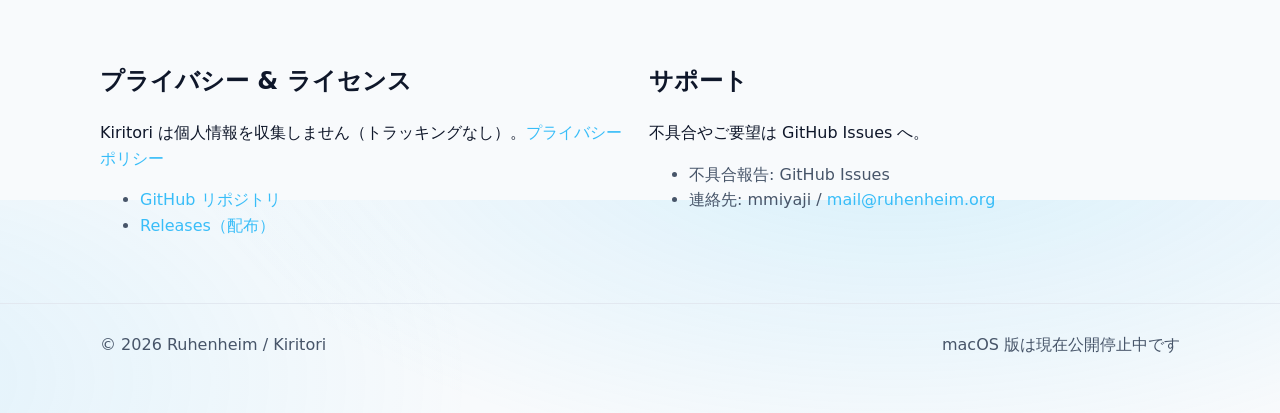
==== commit 2e267139: "アニメーションGIF前処理バグ修正" ====
--- a/index.html
+++ b/index.html
@@ -4,12 +4,12 @@
   <meta charset="utf-8" />
   <meta name="viewport" content="width=device-width, initial-scale=1" />
   <title>Kiritori – 画面キャプチャ & スニッピング支援ツール</title>
-  <meta name="description" content="Kiritori は Windows 向けの軽量キャプチャ & スニッピング支援ツールです。キーボードショートカット、領域固定、ズーム。" />
+  <meta name="description" content="Kiritori は Windows 向けのキャプチャ & スニッピング支援ツールです。キーボードショートカット、領域固定、ズーム。" />
   <link rel="icon" href="/kiritori.ico" />
   <!-- Open Graph -->
   <meta property="og:type" content="website" />
   <meta property="og:title" content="Kiritori – 画面キャプチャ & スニッピング支援ツール" />
-  <meta property="og:description" content="Windows 向けの軽量キャプチャツール。ホットキー、領域固定、ズーム。" />
+  <meta property="og:description" content="Windows 向けのキャプチャツール。ホットキー、領域固定、ズーム。" />
   <meta property="og:url" content="https://kiritori.ruhenheim.org/" />
   <meta property="og:image" content="https://kiritori.ruhenheim.org/static/icon_256x256.png" />
   <meta name="theme-color" content="#0ea5e9" />
@@ -145,7 +145,7 @@
         <p>ホットキーで即キャプチャ、キャプチャした領域は付箋のように画面の最前面に固定されます。
           画面の一部を切り取り・表示することで、一時的に別々の画面情報を並べることができ、開発・検証・資料作成の速度を上げます。</p>
         <div class="callouts">
-          <span class="chip">軽量・常駐</span>
+          <span class="chip">常駐</span>
           <span class="chip">高 DPI 対応</span>
           <span class="chip">ホットキー</span>
           <span class="chip">ズーム & 透過</span>
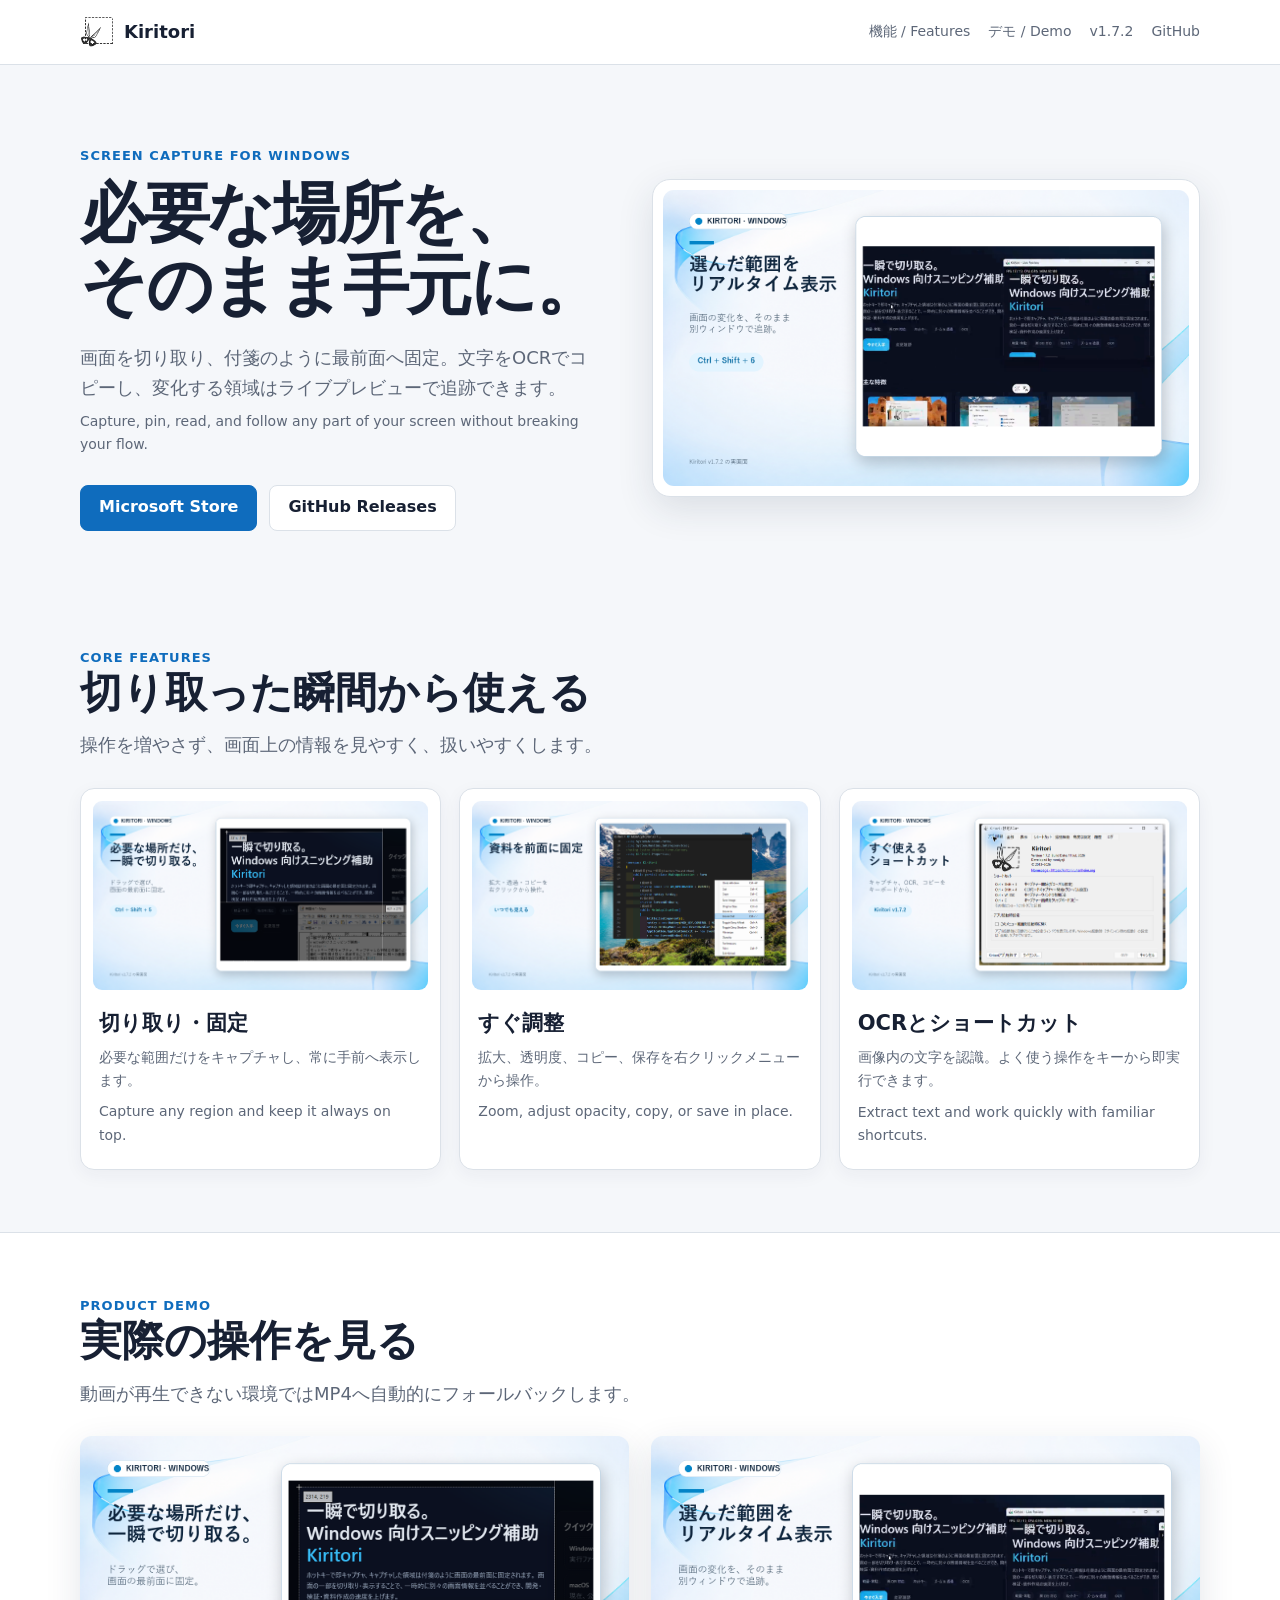
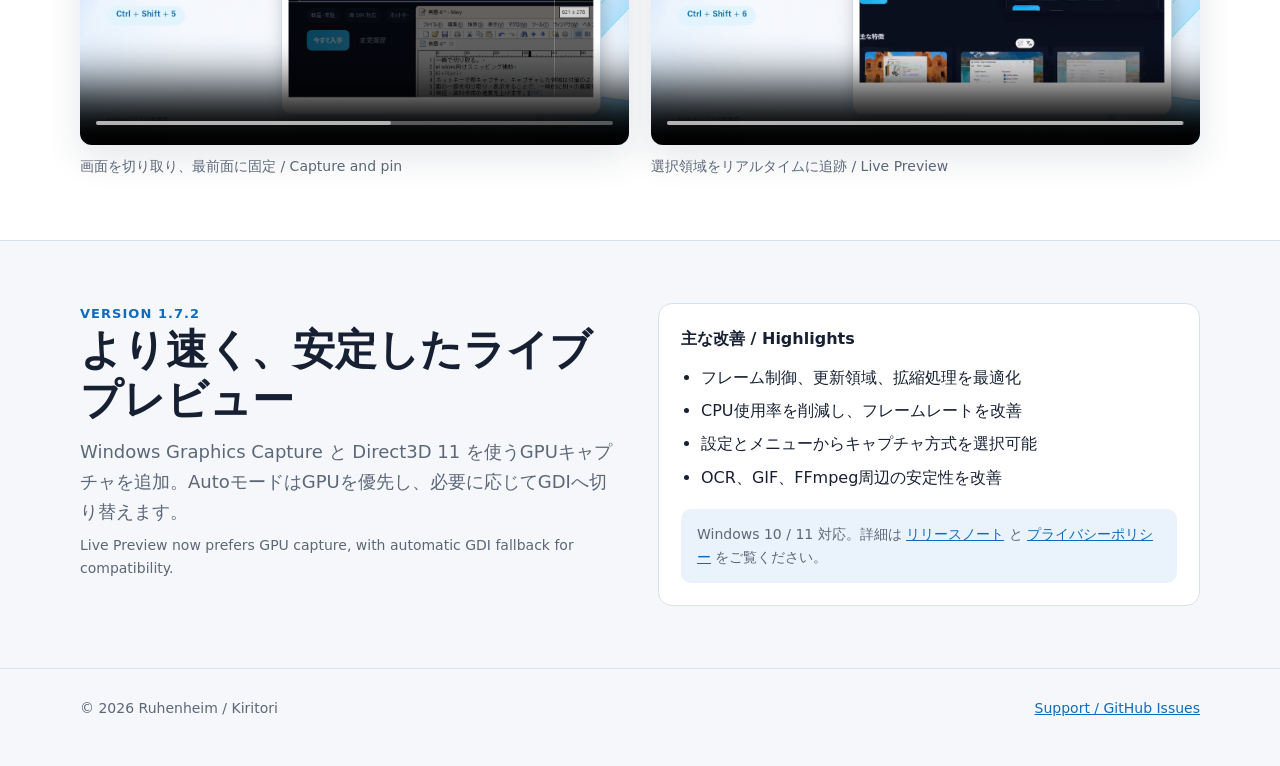
==== commit 2e3de35c: "fix: restore website media and refresh landing page" ====
--- a/index.html
+++ b/index.html
@@ -1,522 +1,117 @@
 <!doctype html>
 <html lang="ja">
 <head>
-  <meta charset="utf-8" />
-  <meta name="viewport" content="width=device-width, initial-scale=1" />
-  <title>Kiritori – 画面キャプチャ & スニッピング支援ツール</title>
-  <meta name="description" content="Kiritori は Windows 向けのキャプチャ & スニッピング支援ツールです。キーボードショートカット、領域固定、ズーム。" />
-  <link rel="icon" href="/kiritori.ico" />
-  <!-- Open Graph -->
-  <meta property="og:type" content="website" />
-  <meta property="og:title" content="Kiritori – 画面キャプチャ & スニッピング支援ツール" />
-  <meta property="og:description" content="Windows 向けのキャプチャツール。ホットキー、領域固定、ズーム。" />
-  <meta property="og:url" content="https://kiritori.ruhenheim.org/" />
-  <meta property="og:image" content="https://kiritori.ruhenheim.org/static/icon_256x256.png" />
-  <meta name="theme-color" content="#0ea5e9" />
+  <meta charset="utf-8">
+  <meta name="viewport" content="width=device-width, initial-scale=1">
+  <title>Kiritori — Windows の画面キャプチャ、OCR、ライブプレビュー</title>
+  <meta name="description" content="Kiritori は、切り取った画面を最前面に固定し、OCRやライブプレビューも使える軽量なWindows向け画面キャプチャアプリです。">
+  <meta property="og:type" content="website">
+  <meta property="og:title" content="Kiritori — Capture what matters">
+  <meta property="og:description" content="画面を切り取り、固定し、OCRやライブプレビューですぐ活用。">
+  <meta property="og:image" content="store-assets/v1.7.2/ja/04-live-preview.png">
+  <meta name="theme-color" content="#0f6cbd">
   <style>
-    :root {
-      --bg: #0b1020;          /* dark bg */
-      --panel: #0f172a;
-      --text: #e2e8f0;
-      --muted: #94a3b8;
-      --brand: #0ea5e9;       /* sky-500 */
-      --brand-2: #38bdf8;     /* sky-400 */
-      --ok: #22c55e;
-      --warn: #f59e0b;
-      --danger: #ef4444;
-      --border: #1f2937;
-      --shadow: 0 8px 30px rgba(2,6,23,.35);
-    }
-    @media (prefers-color-scheme: light) {
-      :root {
-        --bg: #f8fafc;
-        --panel: #ffffff;
-        --text: #0f172a;
-        --muted: #475569;
-        --border: #e2e8f0;
-        --shadow: 0 8px 30px rgba(2,6,23,.08);
-      }
-    }
-    * { box-sizing: border-box; }
-    html, body { height: 100%; }
-    body {
-      margin: 0; font-family: system-ui, -apple-system, Segoe UI, Roboto, Noto Sans JP, Helvetica, Arial, "Apple Color Emoji", "Segoe UI Emoji";
-      background: radial-gradient(1200px 600px at 70% -10%, rgba(56,189,248,.18), transparent 60%),
-                  radial-gradient(1000px 600px at -10% 20%, rgba(56,189,248,.12), transparent 60%), var(--bg);
-      color: var(--text);
-      line-height: 1.6;
-    }
-    a { color: var(--brand-2); text-decoration: none; }
-    a:hover { text-decoration: underline; }
-    header {
-      position: sticky; top: 0; z-index: 50; backdrop-filter: saturate(140%) blur(8px);
-      background: color-mix(in oklab, var(--bg) 86%, transparent);
-      border-bottom: 1px solid var(--border);
-    }
-    .container { max-width: 1120px; margin: 0 auto; padding: 0 20px; }
-    .nav { display:flex; align-items:center; justify-content:space-between; height: 64px; }
-    .logo { display:flex; align-items:center; gap:12px; font-weight:700; letter-spacing:.1px; }
-    .logo-badge { width:32px; height:32px; border-radius:10px; background:linear-gradient(135deg, var(--brand), var(--brand-2)); box-shadow: var(--shadow); display:grid; place-items:center; color:white; font-weight:900; }
-    .nav a.btn { display:inline-flex; align-items:center; gap:10px; padding:10px 14px; border:1px solid var(--border); border-radius:12px; background:var(--panel); box-shadow:var(--shadow); }
-
-    .hero { display:grid; grid-template-columns: 1.1fr .9fr; gap: 28px; align-items: center; padding: 64px 0 36px; }
-    .hero h1 { font-size: clamp(28px, 4vw, 44px); line-height:1.2; margin: 0 0 12px; }
-    .hero p { margin: 0 0 16px; color: var(--muted); }
-    .callouts { display:flex; gap:12px; flex-wrap:wrap; margin-top: 14px; }
-    .chip { padding:6px 10px; border-radius:999px; border:1px solid var(--border); background: color-mix(in oklab, var(--panel) 92%, transparent); font-size: 13px; color: var(--muted); }
-    .download-card { background: var(--panel); border:1px solid var(--border); border-radius: 18px; padding: 18px; box-shadow: var(--shadow); }
-    .dl-grid { display:grid; grid-template-columns: 1fr; gap: 12px; }
-    .dl-row { display:flex; align-items:center; justify-content:space-between; gap: 12px; padding: 12px; border:1px dashed var(--border); border-radius: 14px; background: color-mix(in oklab, var(--panel) 92%, transparent); }
-    .dl-row .pill { font-size:12px; padding: 4px 8px; border-radius:999px; border:1px solid var(--border); color: var(--muted); }
-    .dl-row strong { font-size: 15px; }
-    .btn-primary { display:inline-flex; align-items:center; gap:10px; padding: 12px 16px; border-radius: 12px; border: none; background: linear-gradient(135deg, var(--brand), var(--brand-2)); color: white; font-weight:700; box-shadow: var(--shadow); cursor:pointer; }
-    .btn-ghost { display:inline-flex; align-items:center; gap:10px; padding: 10px 12px; border-radius: 12px; border:1px solid var(--border); background:transparent; color: var(--text); cursor: not-allowed; opacity:.55; }
-    .btn-disabled { pointer-events: none; opacity: 0.2; cursor: not-allowed; }
-    .section { padding: 48px 0; }
-    .grid { display:grid; grid-template-columns: repeat(3, 1fr); gap: 16px; }
-    .card { background: var(--panel); border:1px solid var(--border); border-radius: 16px; padding: 18px; box-shadow: var(--shadow); }
-    .card h3 { margin: 0 0 6px; font-size: 18px; }
-    .card p { margin: 0; color: var(--muted); font-size: 14px; }
-
-    .two { display:grid; grid-template-columns: 1fr 1fr; gap: 18px; }
-    details { border:1px solid var(--border); border-radius: 14px; padding: 12px 14px; background: color-mix(in oklab, var(--panel) 92%, transparent); }
-    details + details { margin-top: 10px; }
-    summary { cursor: pointer; font-weight: 600; }
-
-    footer { border-top:1px solid var(--border); padding: 28px 0 56px; color: var(--muted); }
-    .muted { color: var(--muted); }
-    /* 拡大画像用モーダル */
-    .modal {
-      display: none;
-      position: fixed;
-      z-index: 1000;
-      left: 0; top: 0;
-      width: 100%; height: 100%;
-      background: rgba(0,0,0,0.8);
-      justify-content: center;
-      align-items: center;
-    }
-    .modal img {
-      max-width: 90%;
-      max-height: 90%;
-      border-radius: 12px;
-      box-shadow: 0 8px 30px rgba(0,0,0,0.6);
-    }
-    .small-video {
-      width: 100%;
-      /* max-height: 300px; */
-      border-radius: 12px;
-      cursor: pointer;
-      object-fit: cover;
-    }
-    .modal video {
-      max-width: 90%;
-      max-height: 90%;
-      border-radius: 12px;
-      box-shadow: 0 8px 30px rgba(0,0,0,0.6);
-    }
-
-    @media (max-width: 920px) { .hero { grid-template-columns: 1fr; } .two { grid-template-columns: 1fr; } .grid { grid-template-columns: 1fr; } }
+    :root { color-scheme: light dark; --bg:#f5f7fa; --surface:#fff; --text:#172033; --muted:#5d6778; --line:#dbe1e8; --brand:#0f6cbd; --brand2:#2b88d8; --soft:#eaf3fb; --shadow:0 12px 36px rgba(32,48,72,.12); }
+    @media (prefers-color-scheme:dark) { :root { --bg:#11151b; --surface:#1a2029; --text:#f2f5f8; --muted:#aeb8c5; --line:#303a47; --soft:#172c3d; --shadow:0 14px 38px rgba(0,0,0,.3); } }
+    * { box-sizing:border-box; }
+    html { scroll-behavior:smooth; }
+    body { margin:0; font-family:"Segoe UI","Noto Sans JP",system-ui,sans-serif; background:var(--bg); color:var(--text); line-height:1.65; }
+    img,video { display:block; max-width:100%; }
+    a { color:var(--brand); }
+    .wrap { width:min(1120px,calc(100% - 40px)); margin:auto; }
+    header { position:sticky; top:0; z-index:10; background:color-mix(in srgb,var(--surface) 92%,transparent); backdrop-filter:blur(14px); border-bottom:1px solid var(--line); }
+    nav { min-height:64px; display:flex; align-items:center; justify-content:space-between; gap:20px; }
+    .brand { display:flex; align-items:center; gap:10px; color:var(--text); text-decoration:none; font-weight:700; font-size:18px; }
+    .brand img { width:34px; height:34px; border-radius:8px; }
+    .links { display:flex; gap:18px; align-items:center; flex-wrap:wrap; }
+    .links a { color:var(--muted); text-decoration:none; font-size:14px; }
+    .hero { padding:80px 0 54px; display:grid; grid-template-columns:1fr 1.05fr; gap:50px; align-items:center; }
+    .eyebrow { color:var(--brand); font-weight:700; letter-spacing:.08em; font-size:13px; text-transform:uppercase; }
+    h1 { font-size:clamp(38px,6vw,66px); line-height:1.08; margin:12px 0 22px; letter-spacing:-.035em; }
+    h2 { font-size:clamp(28px,4vw,42px); line-height:1.2; margin:0 0 12px; }
+    h3 { margin:16px 0 6px; font-size:21px; }
+    p { margin:0; }
+    .lead { color:var(--muted); font-size:18px; max-width:620px; }
+    .en { color:var(--muted); font-size:14px; margin-top:8px; }
+    .actions { display:flex; gap:12px; flex-wrap:wrap; margin-top:28px; }
+    .button { display:inline-flex; align-items:center; justify-content:center; min-height:46px; padding:0 18px; border-radius:8px; text-decoration:none; font-weight:650; border:1px solid var(--line); color:var(--text); background:var(--surface); }
+    .button.primary { color:#fff; background:var(--brand); border-color:var(--brand); }
+    .button:hover { filter:brightness(1.05); text-decoration:none; }
+    .hero-media { border:1px solid var(--line); background:var(--surface); padding:10px; border-radius:18px; box-shadow:var(--shadow); }
+    .hero-media img { border-radius:11px; width:100%; }
+    section { padding:62px 0; }
+    .section-head { max-width:700px; margin-bottom:28px; }
+    .cards { display:grid; grid-template-columns:repeat(3,1fr); gap:18px; }
+    .card { background:var(--surface); border:1px solid var(--line); border-radius:14px; padding:12px; box-shadow:0 5px 18px rgba(32,48,72,.05); }
+    .card img { width:100%; aspect-ratio:16/9; object-fit:cover; border-radius:9px; }
+    .card-copy { padding:0 6px 10px; }
+    .card-copy p { color:var(--muted); font-size:14px; }
+    .demo { background:var(--surface); border-block:1px solid var(--line); }
+    .demo-grid { display:grid; grid-template-columns:1fr 1fr; gap:22px; }
+    figure { margin:0; }
+    video { width:100%; aspect-ratio:16/9; object-fit:cover; background:#000; border-radius:12px; box-shadow:var(--shadow); }
+    figcaption { color:var(--muted); margin-top:10px; font-size:14px; }
+    .release { display:grid; grid-template-columns:1fr 1fr; gap:36px; align-items:start; }
+    .release-box { border:1px solid var(--line); background:var(--surface); border-radius:14px; padding:22px; }
+    .release-box ul { padding-left:20px; margin:12px 0 0; }
+    .release-box li+li { margin-top:7px; }
+    .note { background:var(--soft); border-radius:10px; padding:14px 16px; color:var(--muted); font-size:14px; margin-top:18px; }
+    footer { border-top:1px solid var(--line); color:var(--muted); padding:28px 0 46px; font-size:14px; }
+    .footer-row { display:flex; justify-content:space-between; gap:18px; flex-wrap:wrap; }
+    @media (max-width:820px) { .links a:not(.github){display:none}.hero,.release{grid-template-columns:1fr}.hero{padding-top:54px}.cards{grid-template-columns:1fr 1fr}.demo-grid{grid-template-columns:1fr} }
+    @media (max-width:560px) { .wrap{width:min(100% - 28px,1120px)}.cards{grid-template-columns:1fr}section{padding:46px 0}.hero{gap:30px} }
   </style>
 </head>
 <body>
   <header>
-    <div class="container nav">
-      <div class="logo">
-        <img src="https://kiritori.ruhenheim.org/static/icon_256x256.png" alt="Kiritori logo"
-            style="width:32px; height:32px; border-radius:8px; box-shadow:var(--shadow)">
-        <span>Kiritori</span>
+    <nav class="wrap" aria-label="メインナビゲーション">
+      <a class="brand" href="#top"><img src="KiritoriPackage/Images/icon_256x256.png" alt=""><span>Kiritori</span></a>
+      <div class="links">
+        <a href="#features">機能 / Features</a><a href="#demo">デモ / Demo</a><a href="#release">v1.7.2</a>
+        <a class="github" href="https://github.com/mmiyaji/Kiritori-win" target="_blank" rel="noopener">GitHub</a>
       </div>
-      <nav>
-        <a class="btn" href="#download">ダウンロード</a>
-        <a class="btn" href="#features">特徴</a>
-        <a class="btn" href="#changelog">変更履歴</a>
-        <a class="btn" href="#faq">FAQ</a>
-        <a class="btn" href="#policy">ポリシー</a>
-        <a class="btn" href="https://github.com/mmiyaji/Kiritori-win" target="_blank" rel="noopener">GitHub</a>
-      </nav>
-    </div>
+    </nav>
   </header>
-
-  <main class="container">
-    <section class="hero">
+  <main id="top">
+    <div class="wrap hero">
       <div>
-        <h1>一瞬で切り取る。<br>Windows 向けスニッピング補助 <span style="color:var(--brand-2)">Kiritori</span></h1>
-        <p>ホットキーで即キャプチャ、キャプチャした領域は付箋のように画面の最前面に固定されます。
-          画面の一部を切り取り・表示することで、一時的に別々の画面情報を並べることができ、開発・検証・資料作成の速度を上げます。</p>
-        <div class="callouts">
-          <span class="chip">常駐</span>
-          <span class="chip">高 DPI 対応</span>
-          <span class="chip">ホットキー</span>
-          <span class="chip">ズーム & 透過</span>
-          <span class="chip">OCR</span>
-          <span class="chip">ライブプレビュー</span>
-        </div>
-        <div style="display:flex; gap:12px; margin-top:18px">
-          <a class="btn-primary" href="#download">今すぐ入手</a>
-          <a class="btn-ghost" href="#changelog">変更履歴</a>
+        <div class="eyebrow">Screen capture for Windows</div>
+        <h1>必要な場所を、<br>そのまま手元に。</h1>
+        <p class="lead">画面を切り取り、付箋のように最前面へ固定。文字をOCRでコピーし、変化する領域はライブプレビューで追跡できます。</p>
+        <p class="en" lang="en">Capture, pin, read, and follow any part of your screen without breaking your flow.</p>
+        <div class="actions">
+          <a class="button primary" href="https://apps.microsoft.com/detail/9pd5wck38p07" target="_blank" rel="noopener">Microsoft Store</a>
+          <a class="button" href="https://github.com/mmiyaji/Kiritori-win/releases/latest" target="_blank" rel="noopener">GitHub Releases</a>
         </div>
       </div>
-      <div class="download-card">
-        <h2 style="margin:0 0 8px">クイックダウンロード</h2>
-        <div class="dl-grid" id="download">
-          <div class="dl-row">
-            <div>
-              <strong>Windows 10/11</strong>
-              <div class="muted">実行ファイル（.zip 推奨）</div>
-            </div>
-            <div style="display:flex; gap:10px; align-items:center">
-              <span class="pill" id="latestVersion">v—</span>
-              <a class="btn-primary" id="dlWinZip" href="#">ZIP</a>
-              <a class="btn-primary" id="dlWinExe" href="#">EXE</a>
-            </div>
-          </div>
-          <div class="dl-row">
-            <div>
-              <strong>Microsoft Store</strong>
-              <div class="muted">インストール（自動更新対応）</div>
-            </div>
-            <a href="https://apps.microsoft.com/detail/9pd5wck38p07?hl=ja-JP&gl=JP"
-              target="_blank" rel="noopener">
-              <img src="https://get.microsoft.com/images/en-us%20dark.svg"
-                  alt="Get it from Microsoft" style="height:40px">
-            </a>
-          </div>
-          <div class="dl-row" aria-disabled="true">
-            <div>
-              <strong>macOS</strong>
-              <div class="muted">現在、公開停止中です</div>
-            </div>
-            <button class="btn-ghost" title="開発中のため利用できません">利用不可</button>
-          </div>
-        </div>
-        <div style="margin-top:10px" class="muted">※ Windows 版は GitHub Releases から配布します。SmartScreen が表示された場合は発行元を確認の上、許可してください。</div>
+      <div class="hero-media"><img src="store-assets/v1.7.2/ja/04-live-preview.png" alt="Kiritoriのライブプレビュー。選択した画面領域を別ウィンドウでリアルタイム表示"></div>
+    </div>
+
+    <section id="features" class="wrap">
+      <div class="section-head"><div class="eyebrow">Core features</div><h2>切り取った瞬間から使える</h2><p class="lead">操作を増やさず、画面上の情報を見やすく、扱いやすくします。</p></div>
+      <div class="cards">
+        <article class="card"><img src="store-assets/v1.7.2/ja/01-capture.png" loading="lazy" alt="画面の範囲を選択して切り取るKiritori"><div class="card-copy"><h3>切り取り・固定</h3><p>必要な範囲だけをキャプチャし、常に手前へ表示します。</p><p class="en" lang="en">Capture any region and keep it always on top.</p></div></article>
+        <article class="card"><img src="store-assets/v1.7.2/ja/02-pin-and-control.png" loading="lazy" alt="Kiritoriの右クリックメニュー"><div class="card-copy"><h3>すぐ調整</h3><p>拡大、透明度、コピー、保存を右クリックメニューから操作。</p><p class="en" lang="en">Zoom, adjust opacity, copy, or save in place.</p></div></article>
+        <article class="card"><img src="store-assets/v1.7.2/ja/03-shortcuts.png" loading="lazy" alt="Kiritoriのショートカット一覧"><div class="card-copy"><h3>OCRとショートカット</h3><p>画像内の文字を認識。よく使う操作をキーから即実行できます。</p><p class="en" lang="en">Extract text and work quickly with familiar shortcuts.</p></div></article>
       </div>
     </section>
 
-    <section class="section" id="features">
-      <h2>主な特徴</h2>
-      <div class="grid" style="margin-top:12px">
-        <div class="card">
-          <video class="feature-video small-video" autoplay muted playsinline controls loop>
-            <source src="https://kiritori.ruhenheim.org/static/kiritori_demo.webm?v=20250831" type="video/webm">
-            <source src="https://kiritori.ruhenheim.org/static/kiritori_demo.mp4?v=20250831" type="video/mp4"> <!-- fallback for Safari -->
-            お使いのブラウザは動画をサポートしていません
-          </video>
-          <h3>画面を切り取って付箋化</h3>
-          <p>グローバルホットキーで即時に領域選択(Ctrl+Shift+5)。付箋のように画面上に固定。移動・ズーム・コピー・保存で比較や検証を効率化。OCR(テキスト抽出)にも対応。メインウィンドウを閉じてもタスクトレイに常駐します。</p>
-        </div>
-        <div class="card">
-          <video class="feature-video small-video" autoplay muted playsinline controls loop>
-            <source src="https://kiritori.ruhenheim.org/static/kiritori_demo_live.webm?v=20250907" type="video/webm">
-            <source src="https://kiritori.ruhenheim.org/static/kiritori_demo_live.mp4?v=20250907" type="video/mp4"> <!-- fallback for Safari -->
-            お使いのブラウザは動画をサポートしていません
-          </video>
-          <h3>ライブキャプチャー</h3>
-          <p>画像切り取りだけでなく、選択領域をリアルタイムで表示するライブキャプチャー機能もあります。</p>
-        </div>
-        <div class="card">
-          <a href="https://kiritori.ruhenheim.org/screenshot_004.png" target="_blank">
-            <img src="https://kiritori.ruhenheim.org/static/screenshot_004.png" alt="動作のイメージ" style="width:100%; border-radius:12px; margin-bottom:8px" class="feature-img">
-          </a>
-          <h3>簡単操作</h3>
-          <p>ショートカット操作可能。ESCでウィンドウを閉じる、Ctrl+Sで画像保存、Ctrl+Cでクリップボードに画像をコピーなど。</p>
-        </div>
-        <div class="card">
-          <a href="https://kiritori.ruhenheim.org/static/screenshot_005.png" target="_blank">
-            <img src="https://kiritori.ruhenheim.org/static/screenshot_005.png" alt="動作のイメージ" style="width:100%; border-radius:12px; margin-bottom:8px" class="feature-img">
-          </a>
-          <h3>右クリックメニューからも操作可能</h3>
-          <p>透過率やサイズも変更可能です。</p>
-        </div>
-        <div class="card">
-          <a href="https://kiritori.ruhenheim.org/static/screenshot_006.png" target="_blank">
-            <img src="https://kiritori.ruhenheim.org/static/screenshot_006.png" alt="動作のイメージ" style="width:100%; border-radius:12px; margin-bottom:8px" class="feature-img">
-          </a>
-          <h3>履歴管理</h3>
-          <p>タスクトレイから簡単にアクセス可能。履歴から再表示も可能。</p>
-        </div>
-        <div class="card">
-          <a href="https://kiritori.ruhenheim.org/static/screenshot_007.png" target="_blank">
-            <img src="https://kiritori.ruhenheim.org/static/screenshot_007.png" alt="動作のイメージ" style="width:100%; border-radius:12px; margin-bottom:8px" class="feature-img">
-          </a>
-          <h3>OCR(テキスト抽出)</h3>
-          <p>画像から文字列を抽出し、クリップボードにコピーします。</p>
+    <section id="demo" class="demo">
+      <div class="wrap">
+        <div class="section-head"><div class="eyebrow">Product demo</div><h2>実際の操作を見る</h2><p class="lead">動画が再生できない環境ではMP4へ自動的にフォールバックします。</p></div>
+        <div class="demo-grid">
+          <figure><video controls muted loop playsinline preload="metadata" poster="store-assets/v1.7.2/ja/01-capture.png"><source src="screenshot/kiritori_demo.webm" type="video/webm"><source src="screenshot/kiritori_demo.mp4" type="video/mp4">動画を再生できません。</video><figcaption>画面を切り取り、最前面に固定 / Capture and pin</figcaption></figure>
+          <figure><video controls muted loop playsinline preload="metadata" poster="store-assets/v1.7.2/ja/04-live-preview.png"><source src="screenshot/kiritori_demo_live.webm" type="video/webm"><source src="screenshot/kiritori_demo_live.mp4" type="video/mp4">動画を再生できません。</video><figcaption>選択領域をリアルタイムに追跡 / Live Preview</figcaption></figure>
         </div>
       </div>
     </section>
 
-    <section class="section two" id="changelog">
-      <div>
-        <h2>変更履歴</h2>
-        <details>
-          <summary>v1.0.0 – 2013-07-05</summary>
-          <ul>
-            <li>初回リリース</li>
-          </ul>
-        </details>
-        <p class="muted" style="margin-top:8px">※ 正式な履歴は GitHub Releases を参照してください。</p>
-      </div>
-      <div>
-        <h2>よくある質問（FAQ）</h2>
-        <details>
-          <summary>配布ファイルは EXE と ZIP どちらが良い？</summary>
-          <p>ブラウザやプロキシで誤検知されにくい ZIP を推奨します。
-            ただし、録画機能で用いるFFMPEGバイナリを含むためサイズが比較的大きいです。
-            FFMPEGを使わない場合は軽量なEXEでの実行も可能です。</p>
-        </details>
-        <details>
-          <summary>SmartScreen が出ます</summary>
-          <p>署名がない場合や配布直後は表示されることがあります。発行元を確認し、信頼できる場合のみ実行してください。</p>
-          <!-- <p>署名がない場合や配布直後は表示されることがあります。発行元/ハッシュを確認し、信頼できる場合のみ実行してください。</p> -->
-        </details>
-      </div>
-    </section>
-
-    <section class="section two" id="policy">
-      <div>
-        <h2>プライバシー & ライセンス</h2>
-        <p>Kiritori は個人情報を収集しません（トラッキングなし）。<a href="https://kiritori.ruhenheim.org/privacy.html" target="_blank" rel="noopener">プライバシーポリシー</a></p>
-        <ul class="muted">
-          <li><a href="https://github.com/mmiyaji/Kiritori-win" target="_blank" rel="noopener">GitHub リポジトリ</a></li>
-          <li><a href="https://github.com/mmiyaji/Kiritori-win/releases" target="_blank" rel="noopener">Releases（配布）</a></li>
-        </ul>
-      </div>
-      <div>
-        <h2>サポート</h2>
-        <p>不具合やご要望は GitHub Issues へ。</p>
-        <ul class="muted">
-          <li>不具合報告: GitHub Issues</li>
-          <li>連絡先: mmiyaji / <a href="mailto:mail@ruhenheim.org">mail@ruhenheim.org</a></li>
-        </ul>
-      </div>
+    <section id="release" class="wrap release">
+      <div><div class="eyebrow">Version 1.7.2</div><h2>より速く、安定したライブプレビュー</h2><p class="lead">Windows Graphics Capture と Direct3D 11 を使うGPUキャプチャを追加。AutoモードはGPUを優先し、必要に応じてGDIへ切り替えます。</p><p class="en" lang="en">Live Preview now prefers GPU capture, with automatic GDI fallback for compatibility.</p></div>
+      <div class="release-box"><strong>主な改善 / Highlights</strong><ul><li>フレーム制御、更新領域、拡縮処理を最適化</li><li>CPU使用率を削減し、フレームレートを改善</li><li>設定とメニューからキャプチャ方式を選択可能</li><li>OCR、GIF、FFmpeg周辺の安定性を改善</li></ul><div class="note">Windows 10 / 11 対応。詳細は <a href="RELEASE_NOTES.md">リリースノート</a> と <a href="privacy.html">プライバシーポリシー</a> をご覧ください。</div></div>
     </section>
   </main>
-  <div id="imgModal" class="modal">
-    <img id="modalImg" src="" alt="">
-  </div>
-  <div id="videoModal" class="modal">
-    <video id="modalVideo" controls autoplay loop muted playsinline></video>
-  </div>
-  <footer>
-    <div class="container">
-      <div style="display:flex; justify-content:space-between; gap:12px; flex-wrap:wrap">
-        <div>© <span id="year"></span> Ruhenheim / Kiritori</div>
-        <div class="muted">macOS 版は現在公開停止中です</div>
-      </div>
-    </div>
-  </footer>
-
-  <script>
-    // 年表示
-    document.getElementById('year').textContent = new Date().getFullYear();
-
-    // GitHub Releases から最新を取得（必要に応じてリポジトリを変更）
-    // 失敗時はフォールバックの # を維持
-  (async function(){
-      // 拡張子 / 名前規則で最適なアセットを選ぶ
-      function pickAsset(assets, extRegex) {
-        const cand = (assets || []).filter(a => extRegex.test(a.name || ''));
-        if (cand.length === 0) return null;
-
-        // スコアリング：Kiritoriで始まる > 名前にKiritoriを含む > それ以外
-        // さらに updated_at (なければ created_at) が新しいものを優先
-        const score = (name) => {
-          if (/^kiritori/i.test(name)) return 3;
-          if (/kiritori/i.test(name))  return 2;
-          return 1;
-        };
-        const getDate = (a) => new Date(a.updated_at || a.created_at || 0).getTime();
-
-        cand.sort((a, b) => {
-          const sa = score(a.name || '');
-          const sb = score(b.name || '');
-          if (sa !== sb) return sb - sa;
-          return getDate(b) - getDate(a); // 新しい方
-        });
-        return cand[0] || null;
-      }
-
-      try {
-        const repo = 'mmiyaji/Kiritori-win';
-        const r = await fetch(`https://api.github.com/repos/${repo}/releases/latest`, {
-          headers: { 'Accept': 'application/vnd.github+json' }
-        });
-        if (!r.ok) return;
-        const j = await r.json();
-        const tag = j.tag_name || j.name || '';
-        document.getElementById('latestVersion').textContent = tag || 'latest';
-
-        const assets = j.assets || [];
-        const zip = pickAsset(assets, /\.zip$/i);
-        const exe = pickAsset(assets, /\.exe$/i);
-
-        if (zip) {
-          document.getElementById('dlWinZip').href = zip.browser_download_url;
-        }
-
-        const exeBtn = document.getElementById('dlWinExe');
-        if (exe) {
-          exeBtn.href = exe.browser_download_url;
-          exeBtn.removeAttribute('aria-disabled');
-          exeBtn.classList.remove('btn-disabled');
-        } else {
-          exeBtn.removeAttribute('href'); // クリック無効
-          exeBtn.setAttribute('aria-disabled', 'true');
-          exeBtn.classList.add('btn-disabled'); // CSSで見た目をグレーアウトなど
-        }
-      } catch(e) { /* ignore */ }
-    })();
-
-    document.getElementById('imgModal').addEventListener('click', () => {
-      document.getElementById('imgModal').style.display = 'none';
-    });
-    document.querySelectorAll('.small-video').forEach(v => {
-      v.addEventListener('click', () => {
-        const modal = document.getElementById('videoModal');
-        const modalVideo = document.getElementById('modalVideo');
-        modalVideo.src = v.querySelector('source').src; // 同じ動画を拡大表示
-        modal.style.display = 'flex';
-      });
-    });
-
-    document.getElementById('videoModal').addEventListener('click', () => {
-      const modal = document.getElementById('videoModal');
-      const modalVideo = document.getElementById('modalVideo');
-      modal.style.display = 'none';
-      modalVideo.pause();
-      modalVideo.src = ""; // メモリ解放
-    });
-  </script>
-  <script>
-  (async function injectReleasesAboveFirstChangelog(){
-    const ownerRepo = 'mmiyaji/Kiritori-win';
-    const endpoint  = `https://api.github.com/repos/${ownerRepo}/releases?per_page=10`;
-    const host      = document.querySelector('#changelog > div'); // 左カラム
-    if (!host) return;
-
-    // v1.0.0（初回リリース）など、すでに書かれている details を探す
-    const firstDetails = host.querySelector('details');
-
-    // ETag + localStorage でレート制限を節約
-    const keyETag = 'gh_rel_etag';
-    const keyData = 'gh_rel_cache';
-    const cached  = localStorage.getItem(keyData);
-    const etag    = localStorage.getItem(keyETag);
-    const headers = { 'Accept': 'application/vnd.github+json' };
-    if (etag) headers['If-None-Match'] = etag;
-
-    // 拡張子 / 名前規則で最適なアセットを選ぶ
-    function pickAsset(assets, extRegex) {
-      const cand = (assets || []).filter(a => extRegex.test(a.name || ''));
-      if (cand.length === 0) return null;
-
-      const score = (name) => {
-        if (/^kiritori/i.test(name)) return 3;
-        if (/kiritori/i.test(name))  return 2;
-        return 1;
-      };
-      const getDate = (a) => new Date(a.updated_at || a.created_at || 0).getTime();
-
-      cand.sort((a, b) => {
-        const sa = score(a.name || '');
-        const sb = score(b.name || '');
-        if (sa !== sb) return sb - sa;
-        return getDate(b) - getDate(a);
-      });
-      return cand[0] || null;
-    }
-
-    let releases = null;
-    try {
-      const res = await fetch(endpoint, { headers });
-      if (res.status === 304 && cached) {
-        releases = JSON.parse(cached);
-      } else if (res.ok) {
-        releases = await res.json();
-        const newEtag = res.headers.get('ETag');
-        if (newEtag) localStorage.setItem(keyETag, newEtag);
-        localStorage.setItem(keyData, JSON.stringify(releases));
-      } else {
-        return; // 失敗時は静的な履歴だけ表示
-      }
-    } catch { return; }
-
-    // draft を除外。prerelease を含めたい場合は条件を調整してください
-    releases = (releases || []).filter(r => !r.draft && !r.prerelease);
-
-    // すでに HTML に書いてある初回 v1.0.0 と重複しないようにタグで除外（必要に応じて調整）
-    releases = releases.filter(r => (r.tag_name || '').toLowerCase() !== 'v1.0.0');
-
-    // 文字列を安全に
-    const esc = (s='') => s.replace(/[&<>"']/g, c => ({'&':'&amp;','<':'&lt;','>':'&gt;','"':'&quot;',"'":'&#39;'}[c]));
-
-    // 簡易 Markdown → HTML（箇条書きの -/* のみ <li>、他は <pre>）
-    const mdToHtml = (body='') => {
-      const lines = body.split(/\r?\n/);
-      const items = lines.filter(l => /^\s*[-*]\s+/.test(l)).map(l => l.replace(/^\s*[-*]\s+/, ''));
-      if (items.length) return '<ul>' + items.map(x => `<li>${esc(x)}</li>`).join('') + '</ul>';
-      return `<pre style="white-space:pre-wrap">${esc(body)}</pre>`;
-    };
-
-    // 生成した details 群を「一塊のフラグメント」として最上部（最初の details の手前）に挿入
-    const frag = document.createDocumentFragment();
-    let firstInsertedDetails = null;
-
-    releases.forEach((r) => {
-      const tag  = r.tag_name || r.name || 'untagged';
-      const date = r.published_at ? new Date(r.published_at).toISOString().slice(0,10) : '';
-      const url  = r.html_url;
-      const body = mdToHtml(r.body || '');
-
-      // ここで Kiritori 優先のアセット選択を適用
-      const zip  = pickAsset(r.assets, /\.zip$/i);
-      const exe  = pickAsset(r.assets, /\.exe$/i);
-
-      const wrap = document.createElement('div');
-      wrap.innerHTML = `
-        <details>
-          <summary>${esc(tag)} – ${esc(date)} <a href="${url}" target="_blank" rel="noopener" style="margin-left:.5rem">Release</a></summary>
-          ${(zip || exe) ? `
-            <div style="display:flex;gap:8px;margin:.5rem 0">
-              ${zip ? `<a class="btn" href="${zip.browser_download_url}">ZIP</a>` : ''}
-              ${exe ? `<a class="btn" href="${exe.browser_download_url}">EXE</a>` : ''}
-            </div>` : ''
-          }
-          ${body}
-        </details>
-      `.trim();
-
-      const details = wrap.firstElementChild;
-      if (!firstInsertedDetails) firstInsertedDetails = details; // 最初（＝最新）を控えておく
-      frag.appendChild(details);
-    });
-
-    if (frag.childNodes.length === 0) return; // 追加するものがない
-
-    // 既存の details は一旦すべて閉じる（「最新だけ open」にするため）
-    host.querySelectorAll('details').forEach(d => d.removeAttribute('open'));
-
-    // 挿入位置：最初の details の直前（＝静的 v1.0.0 より上）
-    if (firstDetails) {
-      host.insertBefore(frag, firstDetails);
-    } else {
-      host.appendChild(frag);
-    }
-
-    // 最新（今回挿入した最初の details）だけ open
-    if (firstInsertedDetails) firstInsertedDetails.setAttribute('open', '');
-  })();
-</script>
-
-  <!-- 推奨: セキュリティヘッダ（サーバ設定例）
-  Nginx:
-  add_header Strict-Transport-Security "max-age=31536000; includeSubDomains" always;
-  add_header Content-Security-Policy "default-src 'self'; img-src 'self' data: https:; script-src 'self' https://api.github.com; style-src 'self' 'unsafe-inline'; connect-src https://api.github.com;" always;
-  add_header X-Content-Type-Options nosniff always;
-  add_header Referrer-Policy no-referrer-when-downgrade always;
-  add_header Permissions-Policy camera=(), microphone=(), geolocation=();
-  # http -> https へ 301 リダイレクトも忘れずに
-  -->
+  <footer><div class="wrap footer-row"><span>© <span id="year"></span> Ruhenheim / Kiritori</span><span><a href="https://github.com/mmiyaji/Kiritori-win/issues" target="_blank" rel="noopener">Support / GitHub Issues</a></span></div></footer>
+  <script>document.getElementById('year').textContent=new Date().getFullYear();</script>
 </body>
 </html>
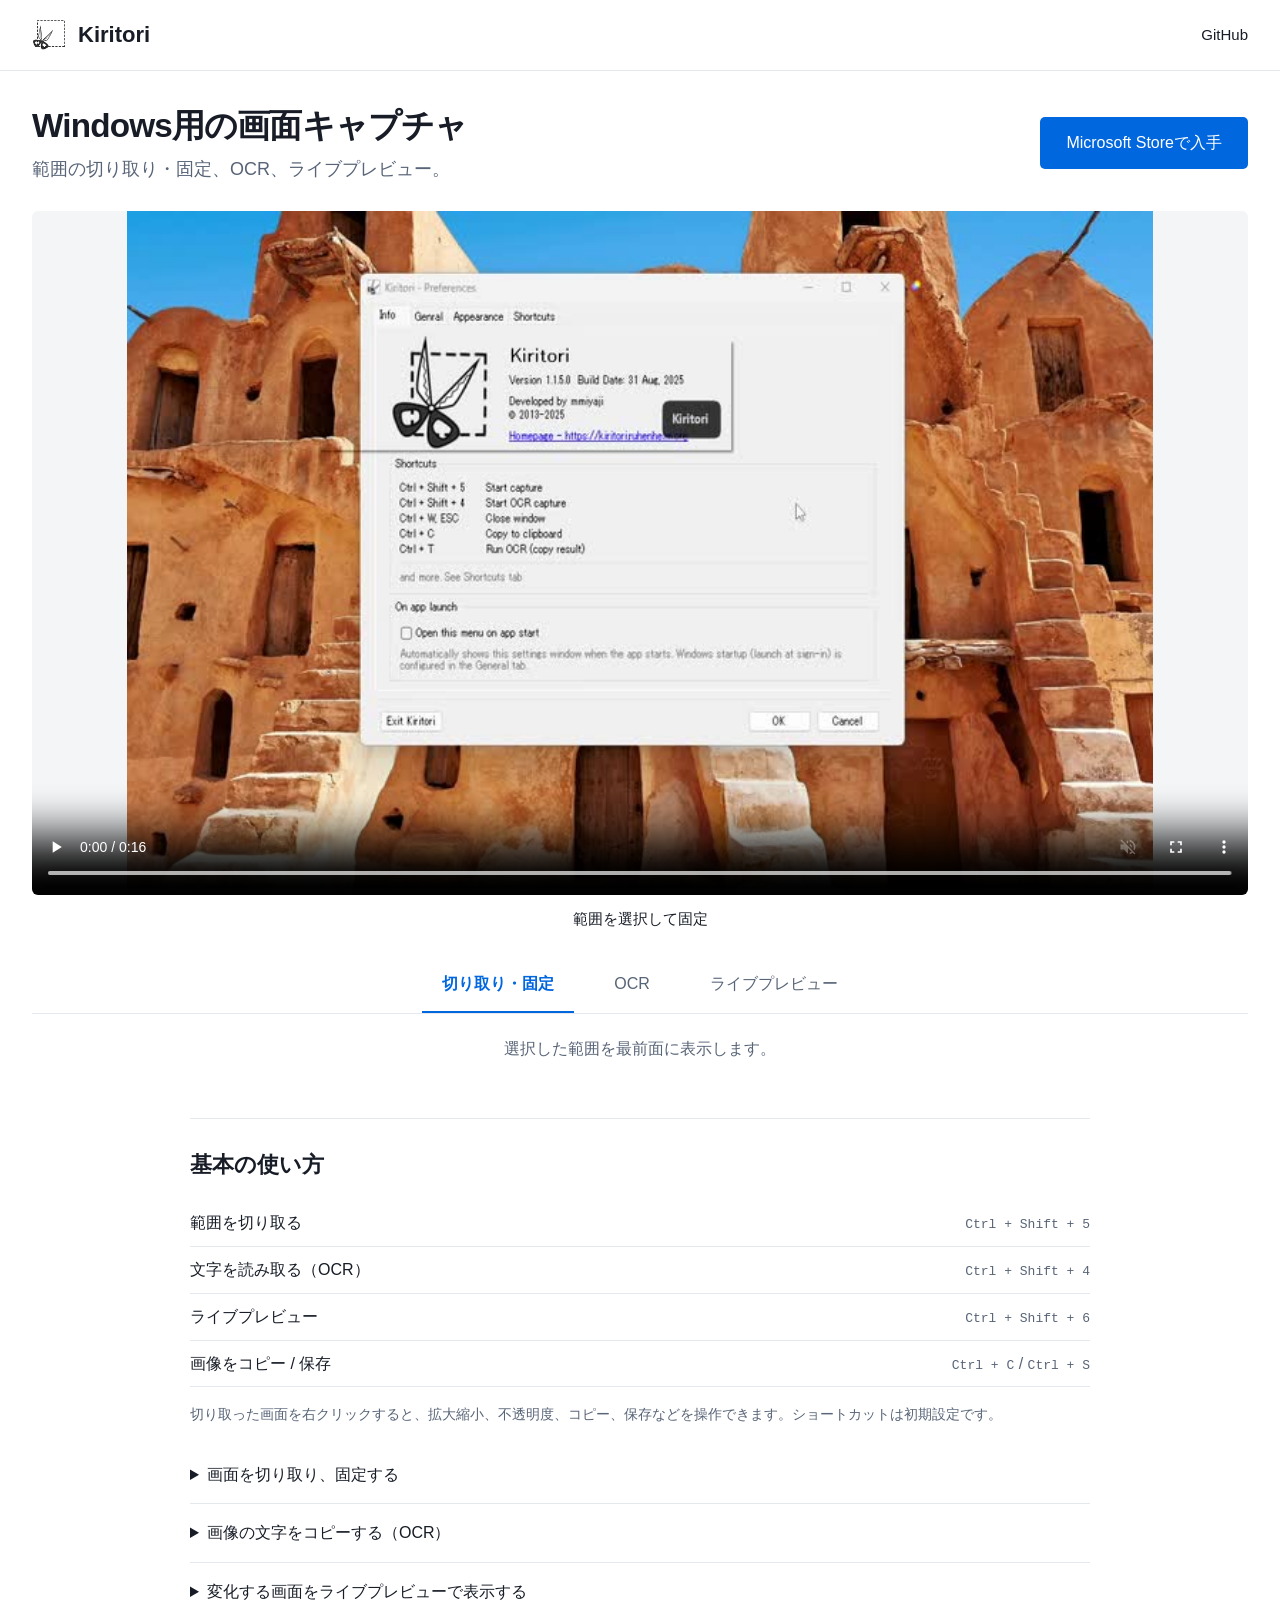
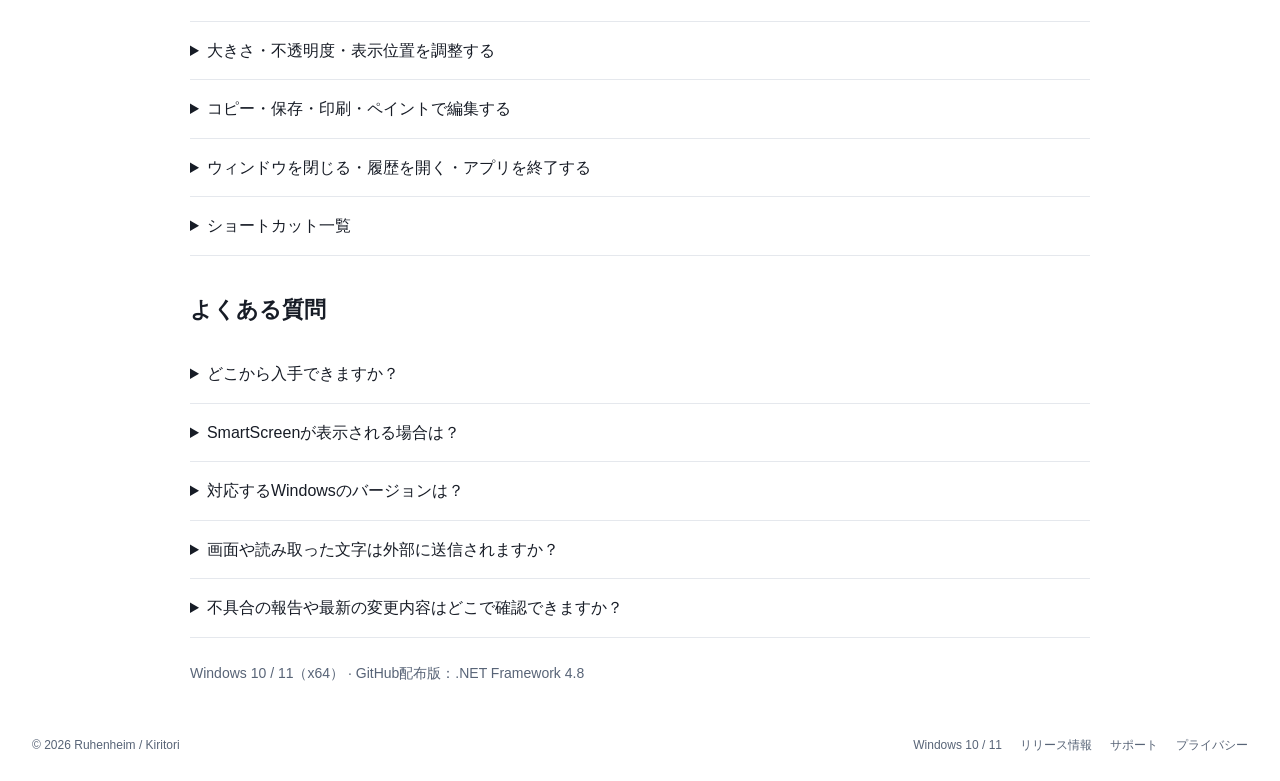
==== commit 9c4291a4: "feat: simplify landing page and add in-page usage guide" ====
--- a/index.html
+++ b/index.html
@@ -1,117 +1,137 @@
 <!doctype html>
 <html lang="ja">
 <head>
-  <meta charset="utf-8">
-  <meta name="viewport" content="width=device-width, initial-scale=1">
-  <title>Kiritori — Windows の画面キャプチャ、OCR、ライブプレビュー</title>
-  <meta name="description" content="Kiritori は、切り取った画面を最前面に固定し、OCRやライブプレビューも使える軽量なWindows向け画面キャプチャアプリです。">
-  <meta property="og:type" content="website">
-  <meta property="og:title" content="Kiritori — Capture what matters">
-  <meta property="og:description" content="画面を切り取り、固定し、OCRやライブプレビューですぐ活用。">
-  <meta property="og:image" content="store-assets/v1.7.2/ja/04-live-preview.png">
-  <meta name="theme-color" content="#0f6cbd">
-  <style>
-    :root { color-scheme: light dark; --bg:#f5f7fa; --surface:#fff; --text:#172033; --muted:#5d6778; --line:#dbe1e8; --brand:#0f6cbd; --brand2:#2b88d8; --soft:#eaf3fb; --shadow:0 12px 36px rgba(32,48,72,.12); }
-    @media (prefers-color-scheme:dark) { :root { --bg:#11151b; --surface:#1a2029; --text:#f2f5f8; --muted:#aeb8c5; --line:#303a47; --soft:#172c3d; --shadow:0 14px 38px rgba(0,0,0,.3); } }
-    * { box-sizing:border-box; }
-    html { scroll-behavior:smooth; }
-    body { margin:0; font-family:"Segoe UI","Noto Sans JP",system-ui,sans-serif; background:var(--bg); color:var(--text); line-height:1.65; }
-    img,video { display:block; max-width:100%; }
-    a { color:var(--brand); }
-    .wrap { width:min(1120px,calc(100% - 40px)); margin:auto; }
-    header { position:sticky; top:0; z-index:10; background:color-mix(in srgb,var(--surface) 92%,transparent); backdrop-filter:blur(14px); border-bottom:1px solid var(--line); }
-    nav { min-height:64px; display:flex; align-items:center; justify-content:space-between; gap:20px; }
-    .brand { display:flex; align-items:center; gap:10px; color:var(--text); text-decoration:none; font-weight:700; font-size:18px; }
-    .brand img { width:34px; height:34px; border-radius:8px; }
-    .links { display:flex; gap:18px; align-items:center; flex-wrap:wrap; }
-    .links a { color:var(--muted); text-decoration:none; font-size:14px; }
-    .hero { padding:80px 0 54px; display:grid; grid-template-columns:1fr 1.05fr; gap:50px; align-items:center; }
-    .eyebrow { color:var(--brand); font-weight:700; letter-spacing:.08em; font-size:13px; text-transform:uppercase; }
-    h1 { font-size:clamp(38px,6vw,66px); line-height:1.08; margin:12px 0 22px; letter-spacing:-.035em; }
-    h2 { font-size:clamp(28px,4vw,42px); line-height:1.2; margin:0 0 12px; }
-    h3 { margin:16px 0 6px; font-size:21px; }
-    p { margin:0; }
-    .lead { color:var(--muted); font-size:18px; max-width:620px; }
-    .en { color:var(--muted); font-size:14px; margin-top:8px; }
-    .actions { display:flex; gap:12px; flex-wrap:wrap; margin-top:28px; }
-    .button { display:inline-flex; align-items:center; justify-content:center; min-height:46px; padding:0 18px; border-radius:8px; text-decoration:none; font-weight:650; border:1px solid var(--line); color:var(--text); background:var(--surface); }
-    .button.primary { color:#fff; background:var(--brand); border-color:var(--brand); }
-    .button:hover { filter:brightness(1.05); text-decoration:none; }
-    .hero-media { border:1px solid var(--line); background:var(--surface); padding:10px; border-radius:18px; box-shadow:var(--shadow); }
-    .hero-media img { border-radius:11px; width:100%; }
-    section { padding:62px 0; }
-    .section-head { max-width:700px; margin-bottom:28px; }
-    .cards { display:grid; grid-template-columns:repeat(3,1fr); gap:18px; }
-    .card { background:var(--surface); border:1px solid var(--line); border-radius:14px; padding:12px; box-shadow:0 5px 18px rgba(32,48,72,.05); }
-    .card img { width:100%; aspect-ratio:16/9; object-fit:cover; border-radius:9px; }
-    .card-copy { padding:0 6px 10px; }
-    .card-copy p { color:var(--muted); font-size:14px; }
-    .demo { background:var(--surface); border-block:1px solid var(--line); }
-    .demo-grid { display:grid; grid-template-columns:1fr 1fr; gap:22px; }
-    figure { margin:0; }
-    video { width:100%; aspect-ratio:16/9; object-fit:cover; background:#000; border-radius:12px; box-shadow:var(--shadow); }
-    figcaption { color:var(--muted); margin-top:10px; font-size:14px; }
-    .release { display:grid; grid-template-columns:1fr 1fr; gap:36px; align-items:start; }
-    .release-box { border:1px solid var(--line); background:var(--surface); border-radius:14px; padding:22px; }
-    .release-box ul { padding-left:20px; margin:12px 0 0; }
-    .release-box li+li { margin-top:7px; }
-    .note { background:var(--soft); border-radius:10px; padding:14px 16px; color:var(--muted); font-size:14px; margin-top:18px; }
-    footer { border-top:1px solid var(--line); color:var(--muted); padding:28px 0 46px; font-size:14px; }
-    .footer-row { display:flex; justify-content:space-between; gap:18px; flex-wrap:wrap; }
-    @media (max-width:820px) { .links a:not(.github){display:none}.hero,.release{grid-template-columns:1fr}.hero{padding-top:54px}.cards{grid-template-columns:1fr 1fr}.demo-grid{grid-template-columns:1fr} }
-    @media (max-width:560px) { .wrap{width:min(100% - 28px,1120px)}.cards{grid-template-columns:1fr}section{padding:46px 0}.hero{gap:30px} }
-  </style>
+<meta charset="utf-8">
+<meta name="viewport" content="width=device-width, initial-scale=1">
+<title>Kiritori — Windows用の画面キャプチャ</title>
+<meta name="description" content="KiritoriはWindows用の画面キャプチャアプリです。範囲の切り取り・固定、OCR、ライブプレビューに対応しています。">
+<meta property="og:type" content="website">
+<meta property="og:title" content="Kiritori — Windows用の画面キャプチャ">
+<meta property="og:description" content="範囲の切り取り・固定、OCR、ライブプレビュー。">
+<meta property="og:image" content="screenshot/demo-capture-poster.jpg">
+<meta name="theme-color" content="#ffffff">
+<style>
+:root{color-scheme:light;--text:#171c26;--muted:#586477;--line:#e5e8ed;--blue:#0067df}
+*{box-sizing:border-box}body{margin:0;background:#fff;color:var(--text);font-family:"Segoe UI","Yu Gothic UI","Meiryo",sans-serif;line-height:1.6}a{color:inherit;text-decoration:none}button{font:inherit}a:focus-visible,button:focus-visible,video:focus-visible{outline:3px solid var(--blue);outline-offset:5px}.wrap{width:min(1248px,calc(100% - 64px));margin-inline:auto}header{border-bottom:1px solid var(--line)}nav{height:70px;display:flex;align-items:center;justify-content:space-between}.brand{display:flex;align-items:center;gap:12px;font-size:22px;font-weight:650}.brand img{width:34px;height:34px;object-fit:contain}.github{font-size:15px}.github:hover,footer a:hover{text-decoration:underline}.intro{display:flex;align-items:center;justify-content:space-between;gap:32px;padding-block:32px 28px}h1{font-size:clamp(24px,2.6vw,34px);line-height:1.4;font-weight:650;margin:0 0 5px;letter-spacing:-.025em}.intro p{margin:0;color:var(--muted);font-size:18px}.download{display:inline-flex;justify-content:center;align-items:center;min-height:52px;padding:12px 26px;border-radius:5px;background:var(--blue);color:#fff;font-size:16px;white-space:nowrap}.download:hover{background:#0057bd}figure{margin:0}video{display:block;width:100%;aspect-ratio:16/9;object-fit:contain;background:#f3f5f7;border-radius:6px}figcaption{text-align:center;margin-top:12px;font-size:15px}.features{padding-top:28px}.tabs{display:flex;justify-content:center;gap:20px;border-bottom:1px solid var(--line)}.tabs button{padding:12px 20px 14px;cursor:pointer;border:0;border-bottom:2px solid transparent;background:transparent;color:var(--muted);font-size:16px}.tabs button[aria-selected="true"]{color:var(--blue);border-bottom-color:var(--blue);font-weight:600}.tabs button:hover{color:var(--blue)}.panel{padding:22px 16px;text-align:center;color:var(--muted);min-height:72px}.panel p{margin:0}[hidden]{display:none!important}footer{display:flex;align-items:center;justify-content:space-between;flex-wrap:wrap;gap:14px;color:var(--muted);font-size:12px;padding-block:12px 26px}.footer-links{display:flex;flex-wrap:wrap;gap:18px}
+@media(max-width:700px){.wrap{width:calc(100% - 36px)}nav{height:62px}.intro{align-items:flex-start;flex-direction:column;gap:18px;padding-block:26px 24px}.intro p{font-size:15px}.download{min-height:46px;font-size:15px;padding:10px 20px}.tabs{gap:0}.tabs button{font-size:14px;padding:12px 9px}.features{padding-top:20px}.panel{font-size:14px;padding-inline:0}footer{align-items:flex-start;flex-direction:column}}
+.info{max-width:900px;margin:32px auto 40px}.info h2{font-size:22px;font-weight:600;margin:0 0 18px}.info a{color:var(--blue);text-decoration:underline;text-underline-offset:3px}.usage{margin:0 0 36px;padding-top:28px;border-top:1px solid var(--line)}.shortcut-list{margin:0}.shortcut-list div{display:flex;justify-content:space-between;gap:20px;padding:10px 0;border-bottom:1px solid var(--line)}.shortcut-list dd{margin:0;color:var(--muted);white-space:nowrap}.usage p{color:var(--muted);font-size:14px;margin:16px 0 0}.faq details{border-bottom:1px solid var(--line)}.faq summary{cursor:pointer;padding:16px 0;font-size:16px;font-weight:500}.faq summary:focus-visible{outline:3px solid var(--blue);outline-offset:3px}.faq details p{margin:0 0 18px;color:var(--muted);font-size:15px;max-width:70ch}.info .environment{color:var(--muted);font-size:14px;margin:24px 0 0}@media(max-width:700px){.info{margin-top:24px}.info h2{font-size:20px}.shortcut-list{font-size:14px}.shortcut-list div{gap:10px}.faq summary{font-size:15px}}
+.guide{margin-top:20px}.guide details{border-bottom:1px solid var(--line)}.guide summary{cursor:pointer;padding:16px 0;font-weight:500}.guide summary:focus-visible{outline:3px solid var(--blue);outline-offset:3px}.guide .guide-body{padding:0 0 20px;color:var(--muted);font-size:14px}.guide .guide-body p{margin:8px 0}.guide ol,.guide ul{margin:8px 0;padding-left:24px}.guide li+li{margin-top:7px}.guide table{width:100%;border-collapse:collapse;font-size:14px}.guide th,.guide td{text-align:left;padding:10px 8px;border-bottom:1px solid var(--line);vertical-align:top}.guide th{font-weight:600;color:var(--text)}.guide kbd{font-family:inherit}@media(max-width:700px){.guide th,.guide td{padding-inline:4px;font-size:13px}.guide summary{font-size:15px}}
+</style>
 </head>
 <body>
-  <header>
-    <nav class="wrap" aria-label="メインナビゲーション">
-      <a class="brand" href="#top"><img src="KiritoriPackage/Images/icon_256x256.png" alt=""><span>Kiritori</span></a>
-      <div class="links">
-        <a href="#features">機能 / Features</a><a href="#demo">デモ / Demo</a><a href="#release">v1.7.2</a>
-        <a class="github" href="https://github.com/mmiyaji/Kiritori-win" target="_blank" rel="noopener">GitHub</a>
-      </div>
-    </nav>
-  </header>
-  <main id="top">
-    <div class="wrap hero">
-      <div>
-        <div class="eyebrow">Screen capture for Windows</div>
-        <h1>必要な場所を、<br>そのまま手元に。</h1>
-        <p class="lead">画面を切り取り、付箋のように最前面へ固定。文字をOCRでコピーし、変化する領域はライブプレビューで追跡できます。</p>
-        <p class="en" lang="en">Capture, pin, read, and follow any part of your screen without breaking your flow.</p>
-        <div class="actions">
-          <a class="button primary" href="https://apps.microsoft.com/detail/9pd5wck38p07" target="_blank" rel="noopener">Microsoft Store</a>
-          <a class="button" href="https://github.com/mmiyaji/Kiritori-win/releases/latest" target="_blank" rel="noopener">GitHub Releases</a>
-        </div>
-      </div>
-      <div class="hero-media"><img src="store-assets/v1.7.2/ja/04-live-preview.png" alt="Kiritoriのライブプレビュー。選択した画面領域を別ウィンドウでリアルタイム表示"></div>
-    </div>
-
-    <section id="features" class="wrap">
-      <div class="section-head"><div class="eyebrow">Core features</div><h2>切り取った瞬間から使える</h2><p class="lead">操作を増やさず、画面上の情報を見やすく、扱いやすくします。</p></div>
-      <div class="cards">
-        <article class="card"><img src="store-assets/v1.7.2/ja/01-capture.png" loading="lazy" alt="画面の範囲を選択して切り取るKiritori"><div class="card-copy"><h3>切り取り・固定</h3><p>必要な範囲だけをキャプチャし、常に手前へ表示します。</p><p class="en" lang="en">Capture any region and keep it always on top.</p></div></article>
-        <article class="card"><img src="store-assets/v1.7.2/ja/02-pin-and-control.png" loading="lazy" alt="Kiritoriの右クリックメニュー"><div class="card-copy"><h3>すぐ調整</h3><p>拡大、透明度、コピー、保存を右クリックメニューから操作。</p><p class="en" lang="en">Zoom, adjust opacity, copy, or save in place.</p></div></article>
-        <article class="card"><img src="store-assets/v1.7.2/ja/03-shortcuts.png" loading="lazy" alt="Kiritoriのショートカット一覧"><div class="card-copy"><h3>OCRとショートカット</h3><p>画像内の文字を認識。よく使う操作をキーから即実行できます。</p><p class="en" lang="en">Extract text and work quickly with familiar shortcuts.</p></div></article>
-      </div>
-    </section>
-
-    <section id="demo" class="demo">
-      <div class="wrap">
-        <div class="section-head"><div class="eyebrow">Product demo</div><h2>実際の操作を見る</h2><p class="lead">動画が再生できない環境ではMP4へ自動的にフォールバックします。</p></div>
-        <div class="demo-grid">
-          <figure><video controls muted loop playsinline preload="metadata" poster="store-assets/v1.7.2/ja/01-capture.png"><source src="screenshot/kiritori_demo.webm" type="video/webm"><source src="screenshot/kiritori_demo.mp4" type="video/mp4">動画を再生できません。</video><figcaption>画面を切り取り、最前面に固定 / Capture and pin</figcaption></figure>
-          <figure><video controls muted loop playsinline preload="metadata" poster="store-assets/v1.7.2/ja/04-live-preview.png"><source src="screenshot/kiritori_demo_live.webm" type="video/webm"><source src="screenshot/kiritori_demo_live.mp4" type="video/mp4">動画を再生できません。</video><figcaption>選択領域をリアルタイムに追跡 / Live Preview</figcaption></figure>
-        </div>
-      </div>
-    </section>
-
-    <section id="release" class="wrap release">
-      <div><div class="eyebrow">Version 1.7.2</div><h2>より速く、安定したライブプレビュー</h2><p class="lead">Windows Graphics Capture と Direct3D 11 を使うGPUキャプチャを追加。AutoモードはGPUを優先し、必要に応じてGDIへ切り替えます。</p><p class="en" lang="en">Live Preview now prefers GPU capture, with automatic GDI fallback for compatibility.</p></div>
-      <div class="release-box"><strong>主な改善 / Highlights</strong><ul><li>フレーム制御、更新領域、拡縮処理を最適化</li><li>CPU使用率を削減し、フレームレートを改善</li><li>設定とメニューからキャプチャ方式を選択可能</li><li>OCR、GIF、FFmpeg周辺の安定性を改善</li></ul><div class="note">Windows 10 / 11 対応。詳細は <a href="RELEASE_NOTES.md">リリースノート</a> と <a href="privacy.html">プライバシーポリシー</a> をご覧ください。</div></div>
-    </section>
-  </main>
-  <footer><div class="wrap footer-row"><span>© <span id="year"></span> Ruhenheim / Kiritori</span><span><a href="https://github.com/mmiyaji/Kiritori-win/issues" target="_blank" rel="noopener">Support / GitHub Issues</a></span></div></footer>
-  <script>document.getElementById('year').textContent=new Date().getFullYear();</script>
+<header><nav class="wrap" aria-label="メインナビゲーション"><a class="brand" href="#top"><img src="KiritoriPackage/Images/icon_256x256.png" alt=""><span>Kiritori</span></a><a class="github" href="https://github.com/mmiyaji/Kiritori-win" target="_blank" rel="noopener">GitHub</a></nav></header>
+<main id="top" class="wrap">
+<div class="intro"><div><h1>Windows用の画面キャプチャ</h1><p>範囲の切り取り・固定、OCR、ライブプレビュー。</p></div><a class="download" href="https://apps.microsoft.com/detail/9pd5wck38p07" target="_blank" rel="noopener">Microsoft Storeで入手</a></div>
+<figure><video id="demo" controls muted loop playsinline preload="metadata" poster="screenshot/demo-capture-poster.jpg" aria-label="画面の切り取りと固定の操作デモ"><source src="screenshot/kiritori_demo.webm" type="video/webm"><source src="screenshot/kiritori_demo.mp4" type="video/mp4">動画を再生できません。<a href="screenshot/kiritori_demo.mp4">操作動画を開く</a></video><figcaption id="demo-caption">範囲を選択して固定</figcaption></figure>
+<section class="features" aria-label="機能"><div class="tabs" role="tablist" aria-label="機能を選択">
+<button id="tab-capture" type="button" role="tab" aria-selected="true" aria-controls="panel-capture" data-feature="capture">切り取り・固定</button>
+<button id="tab-ocr" type="button" role="tab" aria-selected="false" aria-controls="panel-ocr" tabindex="-1" data-feature="ocr">OCR</button>
+<button id="tab-live" type="button" role="tab" aria-selected="false" aria-controls="panel-live" tabindex="-1" data-feature="live">ライブプレビュー</button>
+</div>
+<div id="panel-capture" class="panel" role="tabpanel" aria-labelledby="tab-capture" tabindex="0"><p>選択した範囲を最前面に表示します。</p></div>
+<div id="panel-ocr" class="panel" role="tabpanel" aria-labelledby="tab-ocr" tabindex="0" hidden><p>切り取った画像の文字を認識し、テキストとしてコピーできます。</p></div>
+<div id="panel-live" class="panel" role="tabpanel" aria-labelledby="tab-live" tabindex="0" hidden><p>選択した範囲の変化を、別ウィンドウにリアルタイムで表示します。</p></div>
+</section>
+<div class="info">
+<section class="usage" aria-labelledby="usage-heading">
+<h2 id="usage-heading">基本の使い方</h2>
+<dl class="shortcut-list">
+<div><dt>範囲を切り取る</dt><dd><kbd>Ctrl + Shift + 5</kbd></dd></div>
+<div><dt>文字を読み取る（OCR）</dt><dd><kbd>Ctrl + Shift + 4</kbd></dd></div>
+<div><dt>ライブプレビュー</dt><dd><kbd>Ctrl + Shift + 6</kbd></dd></div>
+<div><dt>画像をコピー / 保存</dt><dd><kbd>Ctrl + C</kbd> / <kbd>Ctrl + S</kbd></dd></div>
+</dl>
+<p>切り取った画面を右クリックすると、拡大縮小、不透明度、コピー、保存などを操作できます。ショートカットは初期設定です。</p>
+<div id="guide" class="guide" aria-label="詳しい使い方">
+<details><summary>画面を切り取り、固定する</summary><div class="guide-body">
+<ol><li>Kiritoriを起動します。</li><li><kbd>Ctrl + Shift + 5</kbd>を押し、切り取りたい範囲をマウスでドラッグします。</li><li>選択した範囲が別ウィンドウに表示され、最前面に固定されます。</li></ol>
+<p>最前面固定は、切り取った画面の右クリックメニュー、または<kbd>Ctrl + A</kbd>で切り替えられます。</p>
+</div></details>
+<details><summary>画像の文字をコピーする（OCR）</summary><div class="guide-body">
+<p><kbd>Ctrl + Shift + 4</kbd>を押し、文字を読み取りたい範囲をドラッグで選択すると、テキストを抽出できます。</p>
+<p>画像としてコピーする場合は、切り取ったウィンドウで<kbd>Ctrl + C</kbd>を押します。OCRによる文字の抽出とは異なります。</p>
+</div></details>
+<details><summary>変化する画面をライブプレビューで表示する</summary><div class="guide-body">
+<p><kbd>Ctrl + Shift + 6</kbd>を押し、表示したい範囲をドラッグで選択します。選択範囲の変化が、別ウィンドウにリアルタイムで表示されます。</p>
+<p>キャプチャ方式のAutoモードはGPUを優先し、利用できない環境や複数モニターにまたがる範囲ではGDI互換モードへ切り替えます。</p>
+</div></details>
+<details><summary>大きさ・不透明度・表示位置を調整する</summary><div class="guide-body">
+<ul><li>右クリックメニューから拡大率や不透明度を選べます。</li><li>ウィンドウの端をドラッグしてサイズを変更できます。<kbd>Shift</kbd>を押しながら変更すると縦横比を維持します。</li><li><kbd>Ctrl + 0</kbd>で等倍、<kbd>Ctrl + +</kbd> / <kbd>Ctrl + -</kbd>で拡大・縮小できます。</li><li>矢印キーで位置を微調整できます。<kbd>Shift</kbd>を押しながら矢印キーを押すと、より大きく移動します。</li></ul>
+</div></details>
+<details><summary>コピー・保存・印刷・ペイントで編集する</summary><div class="guide-body">
+<ul><li><kbd>Ctrl + C</kbd>で画像をクリップボードにコピーします。</li><li><kbd>Ctrl + S</kbd>で画像を保存、<kbd>Ctrl + O</kbd>で画像ファイルを開きます。</li><li><kbd>Ctrl + P</kbd>で印刷できます。</li><li>右クリックメニューの「Edit in Paint」からペイントで編集できます。保存してペイントを閉じると、編集内容がKiritoriに反映されます。PNGの透明部分は失われる場合があります。</li></ul>
+</div></details>
+<details><summary>ウィンドウを閉じる・履歴を開く・アプリを終了する</summary><div class="guide-body">
+<p>切り取ったウィンドウは<kbd>Esc</kbd> / <kbd>Ctrl + W</kbd>、または右上にマウスを重ねると表示される×ボタンで閉じられます。<kbd>Ctrl + H</kbd>で最小化できます。</p>
+<p>Kiritoriはタスクトレイに常駐します。トレイアイコンの右クリックメニューからキャプチャや履歴を開けます。アプリを終了する場合は「Exit Kiritori」を選びます。</p>
+</div></details>
+<details><summary>ショートカット一覧</summary><div class="guide-body">
+<table><thead><tr><th scope="col">操作</th><th scope="col">キー</th></tr></thead><tbody>
+<tr><td>キャプチャ / OCR / ライブプレビュー</td><td>Ctrl + Shift + 5 / 4 / 6</td></tr>
+<tr><td>閉じる / 最小化</td><td>Esc または Ctrl + W / Ctrl + H</td></tr>
+<tr><td>保存 / 画像を開く / 新規に開く</td><td>Ctrl + S / Ctrl + O / Ctrl + N</td></tr>
+<tr><td>印刷</td><td>Ctrl + P</td></tr>
+<tr><td>コピー / コピーして閉じる</td><td>Ctrl + C / Ctrl + X</td></tr>
+<tr><td>最前面固定 / 影の切り替え</td><td>Ctrl + A / Ctrl + D</td></tr>
+<tr><td>等倍 / 拡大 / 縮小</td><td>Ctrl + 0 / Ctrl + + / Ctrl + -</td></tr>
+<tr><td>位置の微調整 / 高速移動</td><td>矢印キー / Shift + 矢印キー</td></tr>
+</tbody></table>
+</div></details>
+</div>
+</section>
+<section id="faq" class="faq" aria-labelledby="faq-heading">
+<h2 id="faq-heading">よくある質問</h2>
+<details><summary>どこから入手できますか？</summary><p><a href="https://apps.microsoft.com/detail/9pd5wck38p07" target="_blank" rel="noopener">Microsoft Store</a>から入手できます。</p></details>
+<details><summary>SmartScreenが表示される場合は？</summary><p>署名がない配布ファイルや配布直後のファイルでは、警告が表示されることがあります。入手元と発行元を確認してください。Microsoft Storeでの配布も利用できます。</p></details>
+<details><summary>対応するWindowsのバージョンは？</summary><p>Windows 10 バージョン1809以降、Windows 11（x64）に対応しています。GitHub配布版の実行には.NET Framework 4.8が必要です。</p></details>
+<details><summary>画面や読み取った文字は外部に送信されますか？</summary><p>画面キャプチャや文字認識は端末内で処理されます。個人情報の収集やトラッキングは行いません。詳しくは<a href="privacy.html">プライバシーポリシー</a>をご覧ください。</p></details>
+<details><summary>不具合の報告や最新の変更内容はどこで確認できますか？</summary><p>不具合の報告は<a href="https://github.com/mmiyaji/Kiritori-win/issues" target="_blank" rel="noopener">GitHub Issues</a>へ。更新内容は<a href="https://github.com/mmiyaji/Kiritori-win/releases" target="_blank" rel="noopener">リリース情報</a>で確認できます。</p></details>
+</section>
+<p class="environment">Windows 10 / 11（x64） · GitHub配布版：.NET Framework 4.8</p>
+</div>
+</main>
+<footer class="wrap"><span>© <span id="year"></span> Ruhenheim / Kiritori</span><div class="footer-links"><span>Windows 10 / 11</span><a href="https://github.com/mmiyaji/Kiritori-win/releases/latest" target="_blank" rel="noopener">リリース情報</a><a href="https://github.com/mmiyaji/Kiritori-win/issues" target="_blank" rel="noopener">サポート</a><a href="privacy.html">プライバシー</a></div></footer>
+<script>
+document.getElementById('year').textContent = new Date().getFullYear();
+const tabs = Array.from(document.querySelectorAll('[role="tab"]'));
+const video = document.getElementById('demo');
+const caption = document.getElementById('demo-caption');
+let activeDemo = 'capture';
+function selectFeature(tab) {
+  tabs.forEach(item => {
+    const selected = item === tab;
+    item.setAttribute('aria-selected', String(selected));
+    item.tabIndex = selected ? 0 : -1;
+    document.getElementById(item.getAttribute('aria-controls')).hidden = !selected;
+  });
+  const nextDemo = tab.dataset.feature === 'live' ? 'live' : 'capture';
+  if (nextDemo === activeDemo) return;
+  video.pause();
+  const base = nextDemo === 'live' ? 'kiritori_demo_live' : 'kiritori_demo';
+  const sources = video.querySelectorAll('source');
+  sources[0].src = `screenshot/${base}.webm`;
+  sources[1].src = `screenshot/${base}.mp4`;
+  video.querySelector('a').href = `screenshot/${base}.mp4`;
+  video.poster = `screenshot/demo-${nextDemo}-poster.jpg`;
+  video.setAttribute('aria-label', nextDemo === 'live' ? 'ライブプレビューの操作デモ' : '画面の切り取りと固定の操作デモ');
+  caption.textContent = nextDemo === 'live' ? '選択した範囲をリアルタイムに表示' : '範囲を選択して固定';
+  video.load();
+  activeDemo = nextDemo;
+}
+tabs.forEach((tab, index) => {
+  tab.addEventListener('click', () => selectFeature(tab));
+  tab.addEventListener('keydown', event => {
+    let next;
+    if (event.key === 'ArrowRight') next = (index + 1) % tabs.length;
+    else if (event.key === 'ArrowLeft') next = (index + tabs.length - 1) % tabs.length;
+    else if (event.key === 'Home') next = 0;
+    else if (event.key === 'End') next = tabs.length - 1;
+    else return;
+    event.preventDefault();
+    selectFeature(tabs[next]);
+    tabs[next].focus();
+  });
+});
+</script>
 </body>
 </html>
